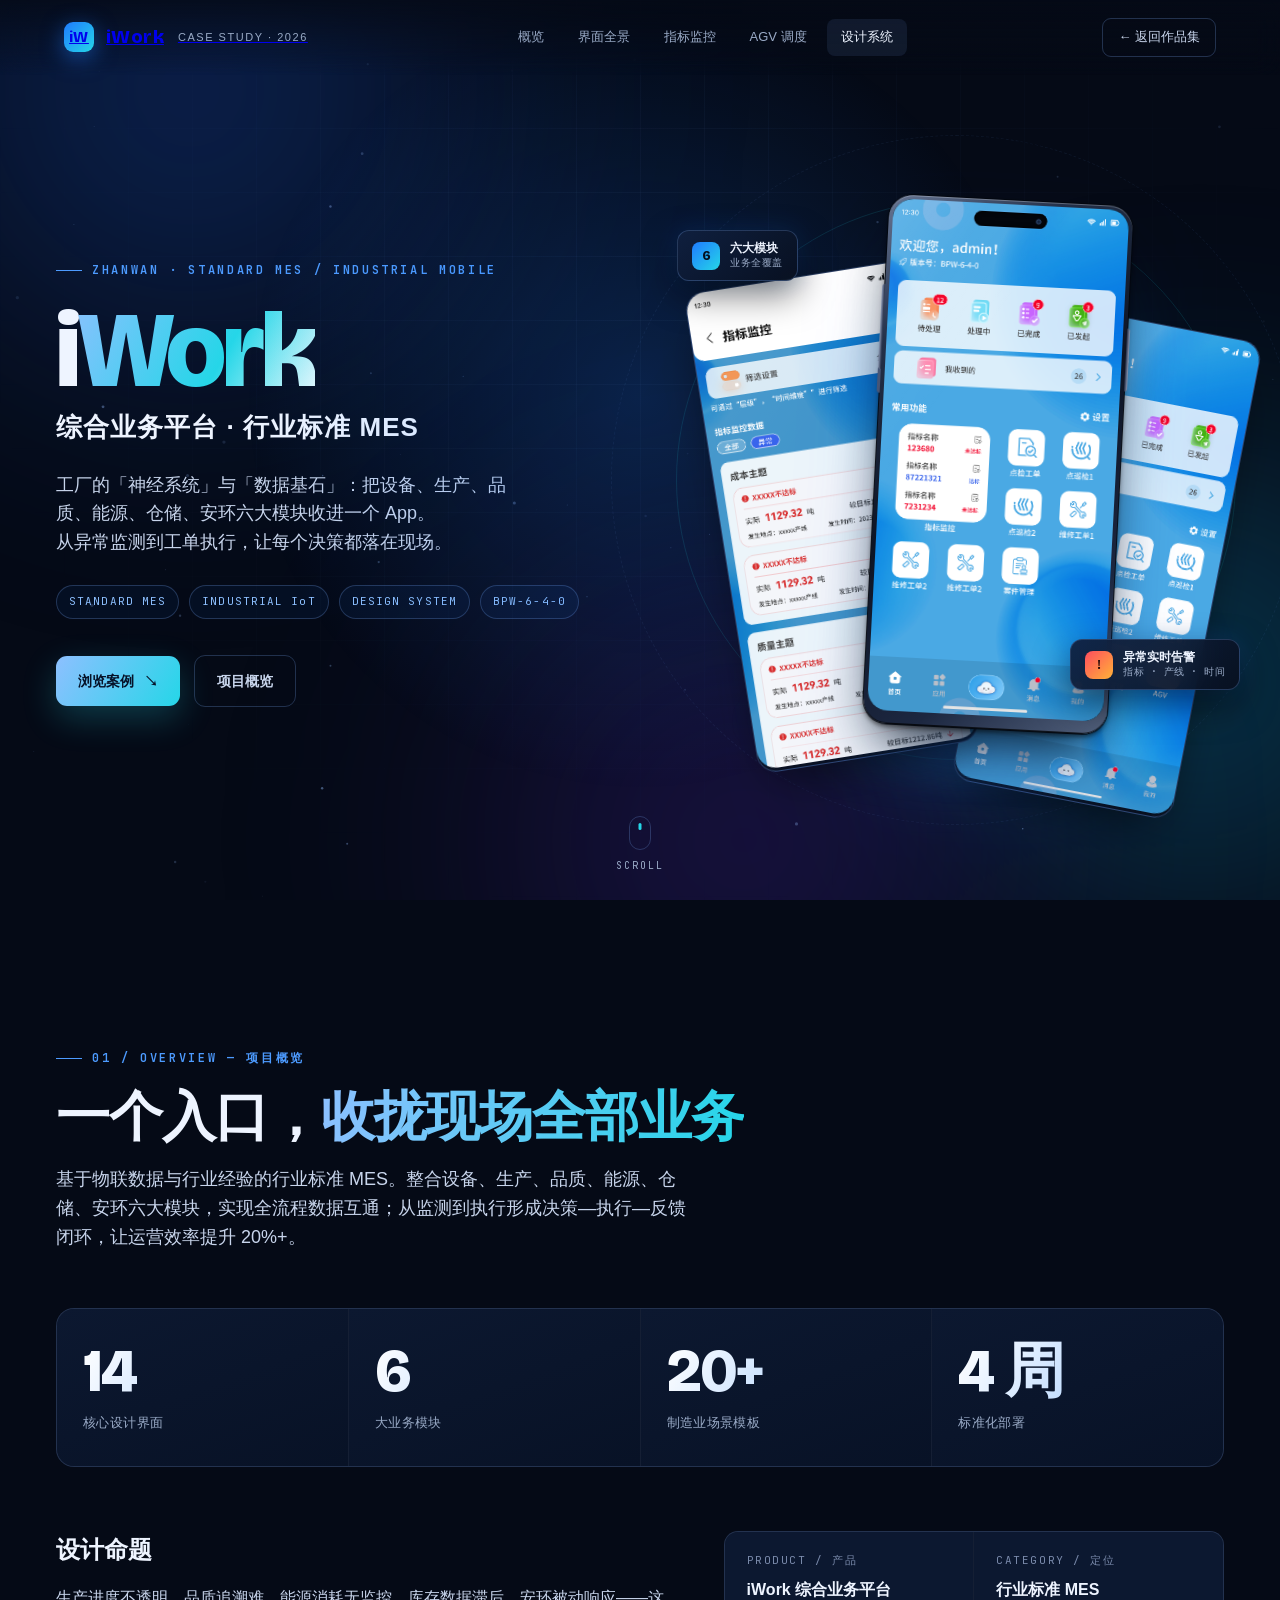
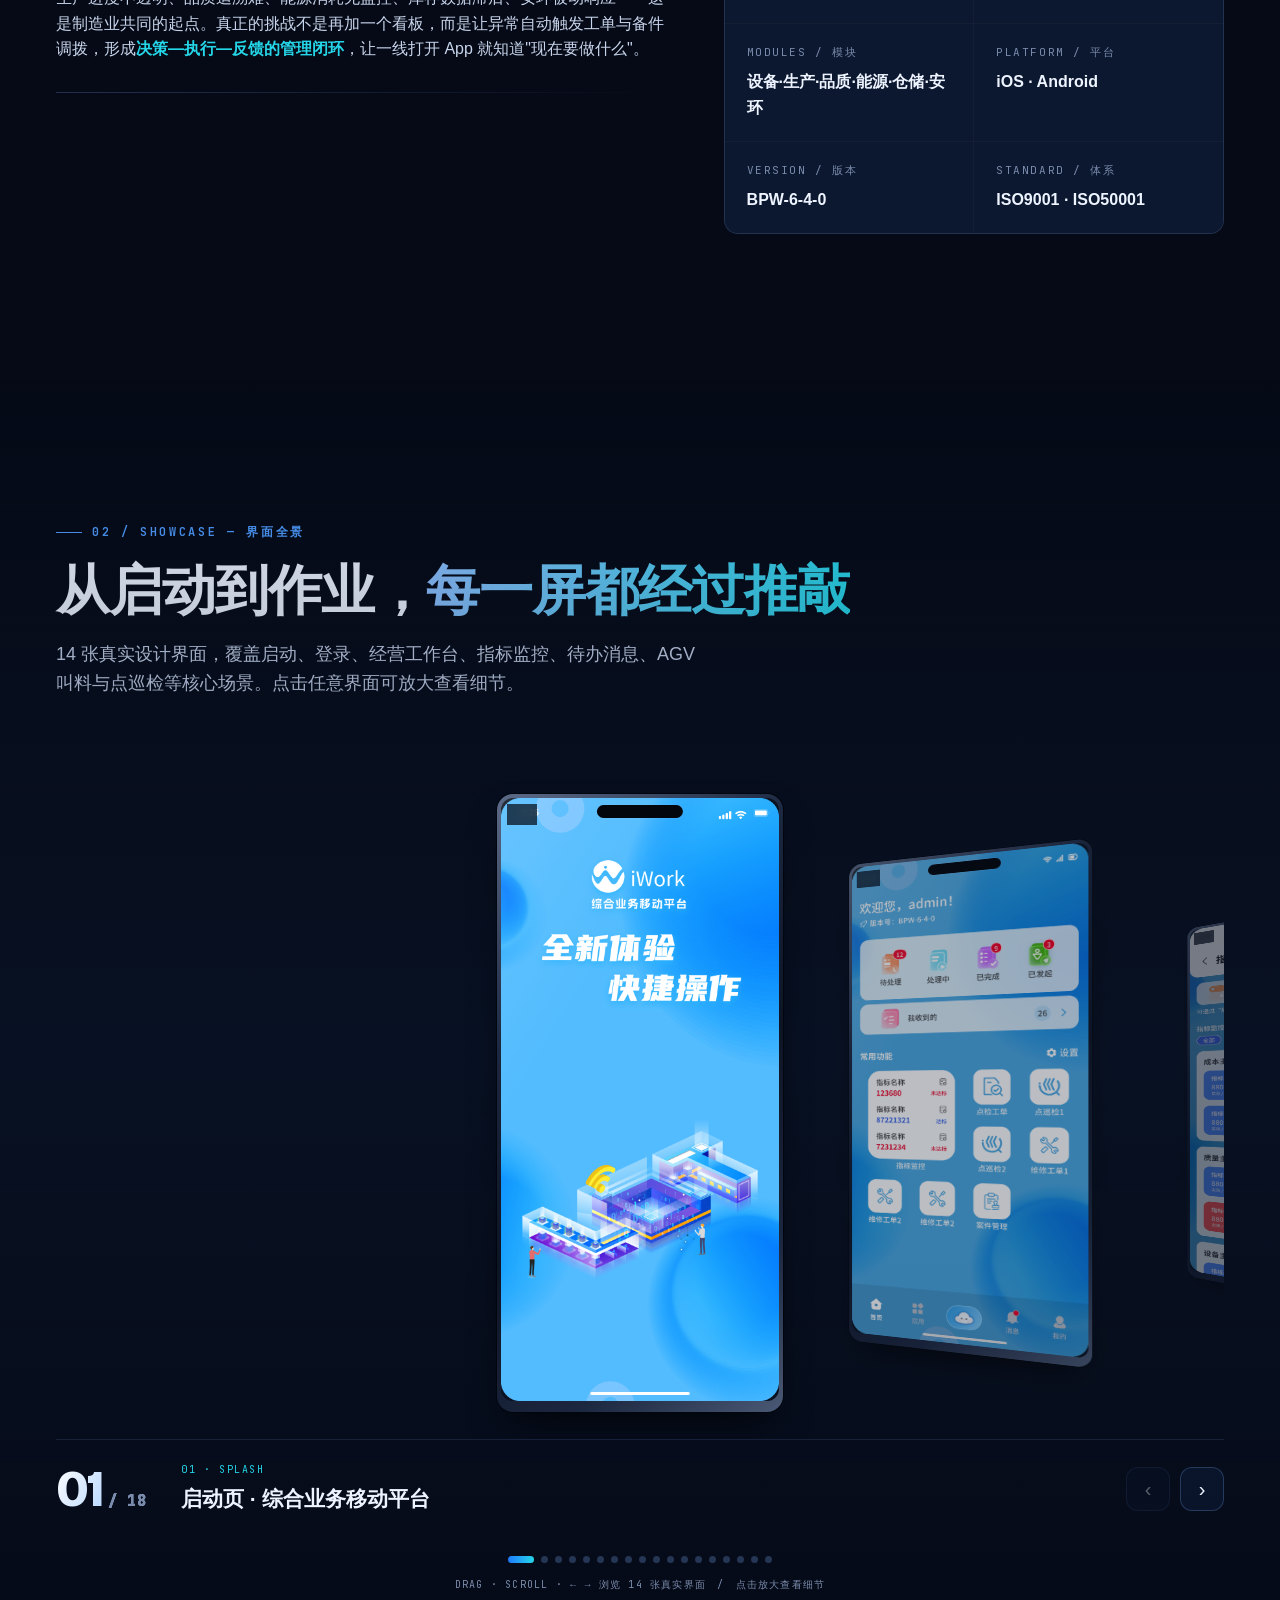
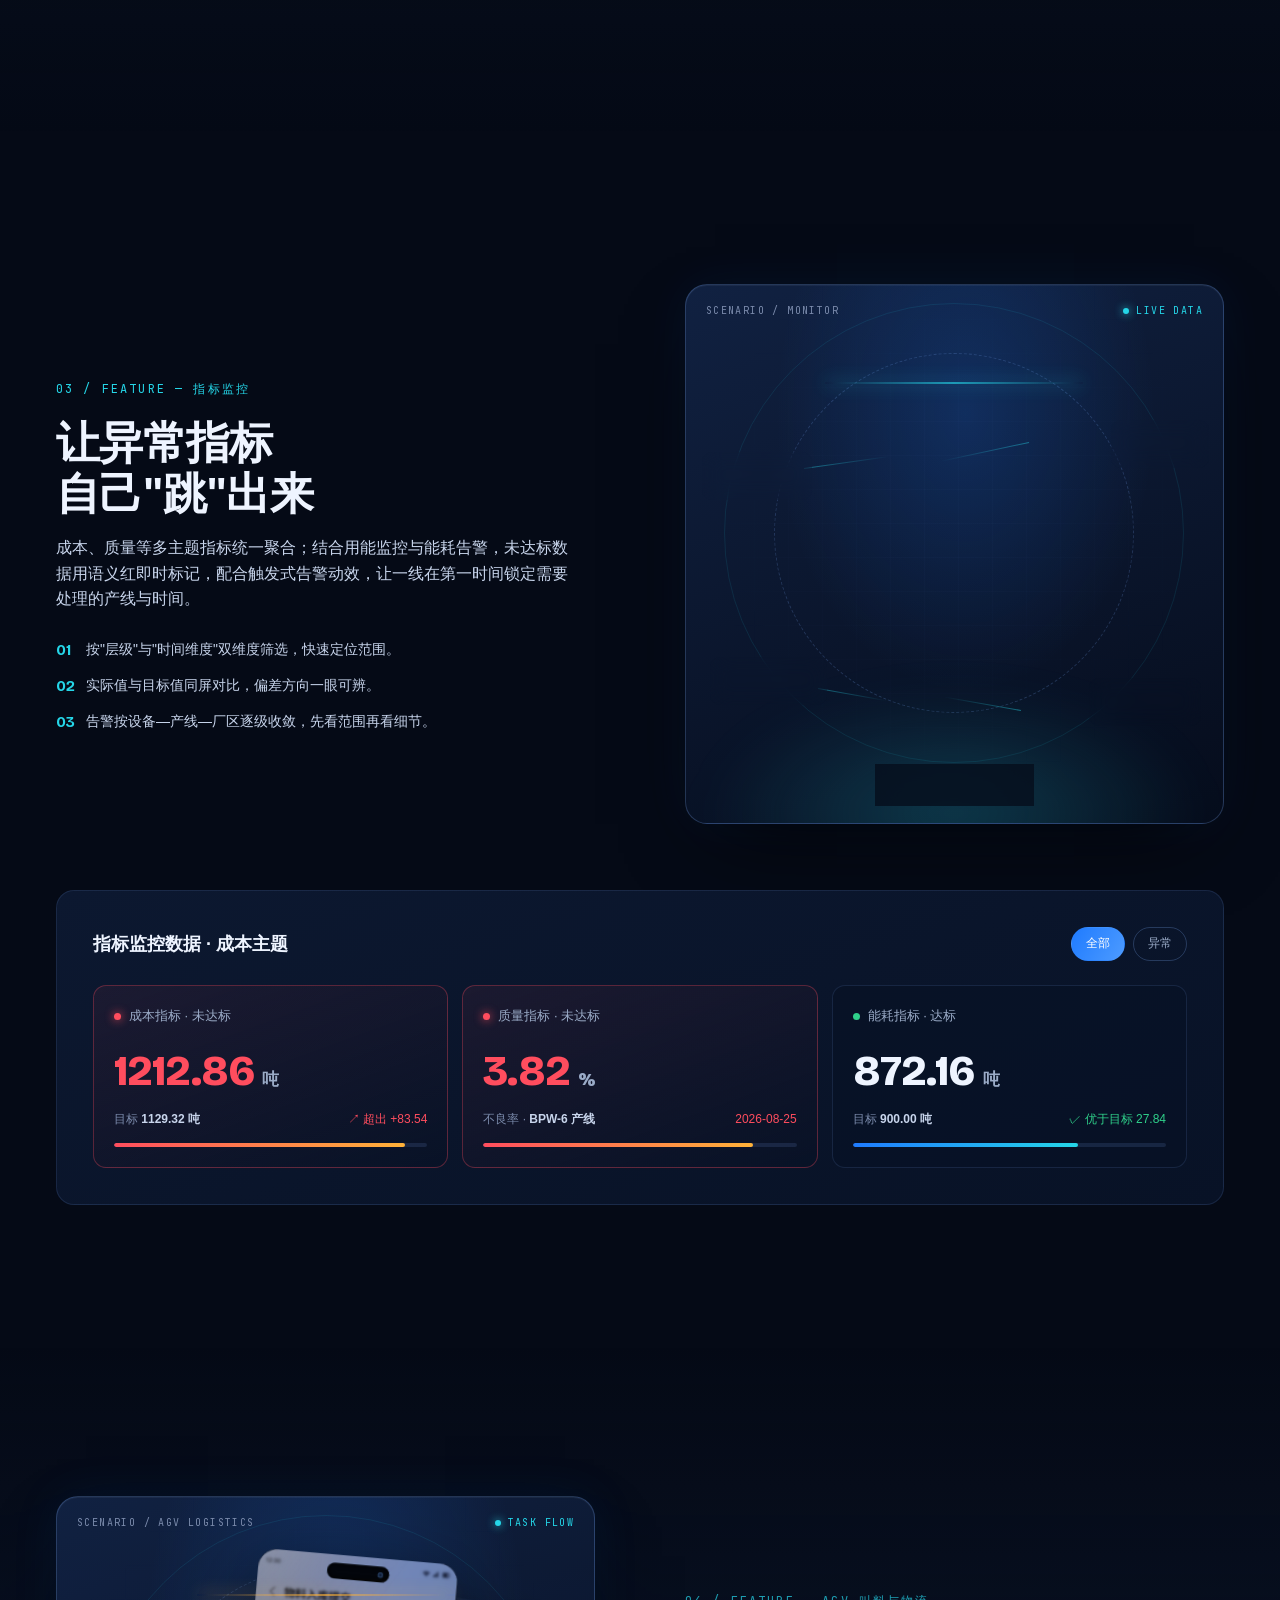
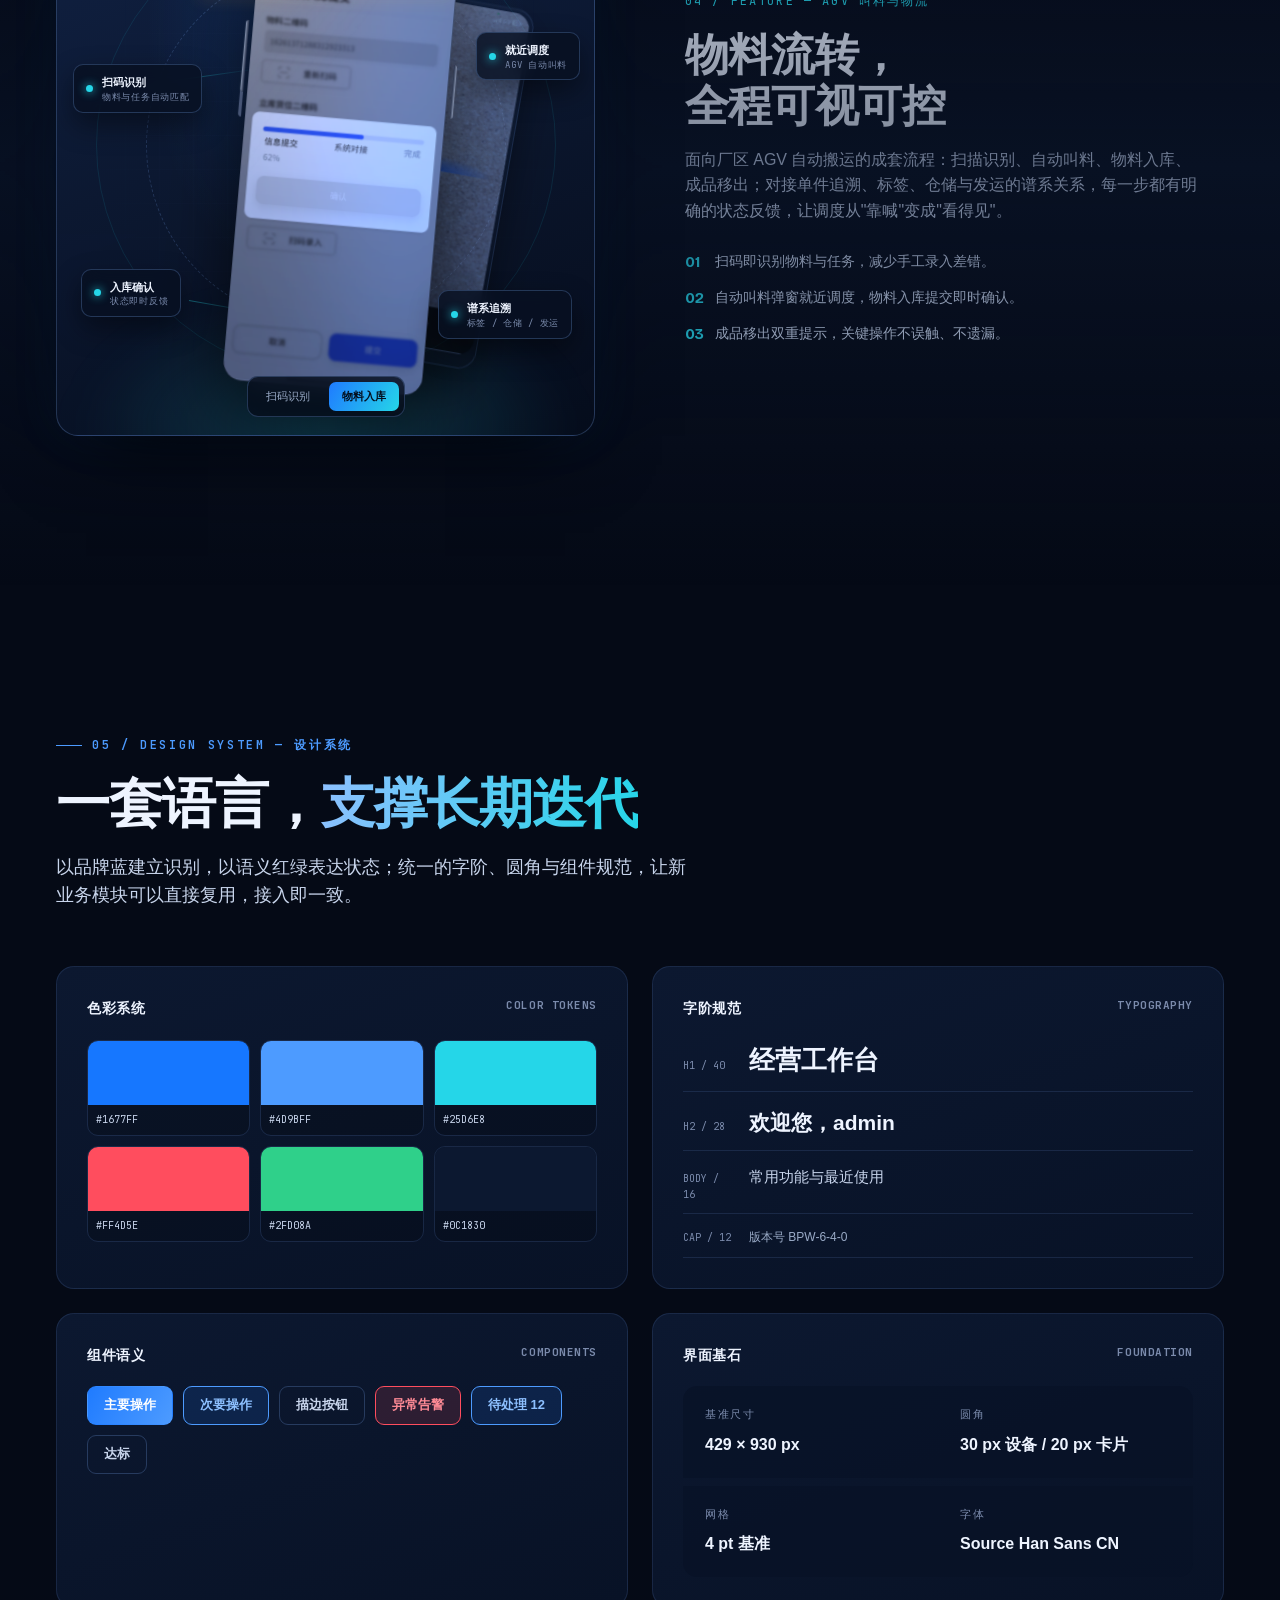
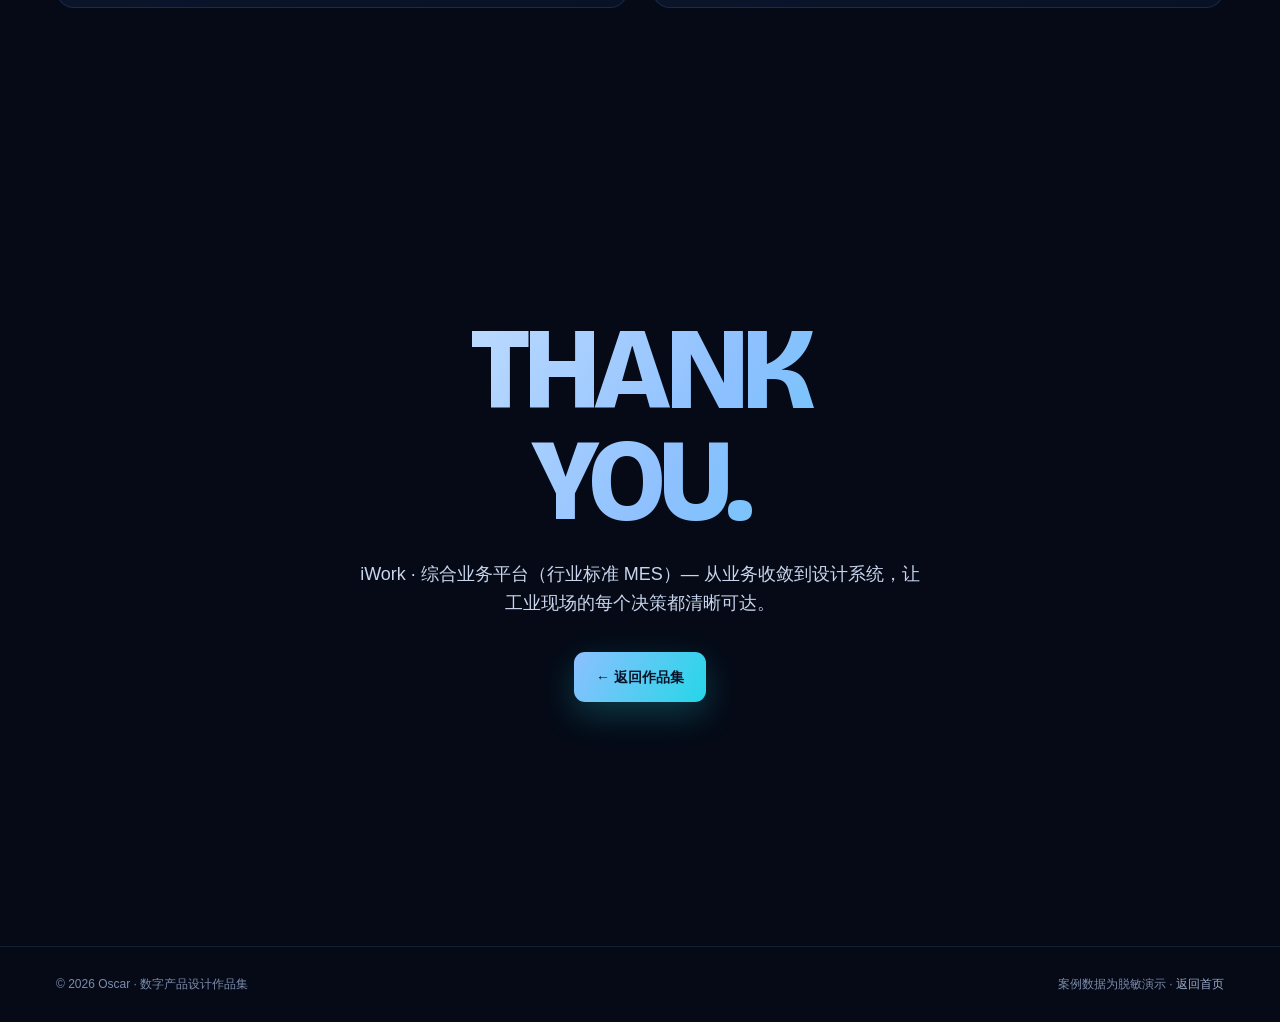
==== case-dmtt.html @ b6033dd1 "v1.3.0: 项目6 8段设计叙事 + 尼尔森原则与人机交互 + 浅蓝晕光主视觉 / 头像 / 排版 / 玻璃球优化" ====
<!DOCTYPE html>
<html lang="zh-CN">
<head>
<meta charset="UTF-8">
<meta name="viewport" content="width=device-width,initial-scale=1">
<title>iWork · 综合业务平台（行业标准 MES）— 设计案例</title>
<style>
@font-face{font-family:Bricolage;src:url(assets/BricolageGrotesque-latin.woff2) format('woff2');font-display:swap}
@font-face{font-family:JBMono;src:url(assets/JetBrainsMono-latin.woff2) format('woff2');font-display:swap}
:root{
  --bg:#050a16; --bg2:#081226; --panel:#0c1830; --panel2:#10203f;
  --blue:#1f7bff; --blue2:#4d9bff; --blue3:#8dc0ff; --cyan:#25d6e8;
  --ink:#eef4ff; --ink2:#c8d5ec; --muted:#9aabc7; --dim:#7b8bac;
  --line:rgba(120,165,240,.14); --line2:rgba(120,165,240,.26);
  --red:#ff4d5e; --green:#2fd08a; --amber:#ffb238;
  --font:"PingFang SC","Microsoft YaHei","Source Han Sans CN",-apple-system,BlinkMacSystemFont,"Segoe UI",sans-serif;
  --disp:Bricolage,"PingFang SC",sans-serif; --mono:JBMono,ui-monospace,monospace;
  --ease:cubic-bezier(.22,.9,.28,1);
}
*{margin:0;padding:0;box-sizing:border-box}
html{scroll-behavior:smooth;overflow-x:clip}
body{background:var(--bg);color:var(--ink);font-family:var(--font);-webkit-font-smoothing:antialiased;overflow-x:hidden;line-height:1.6}

/* ===== 全局氛围背景 ===== */
.amb{position:fixed;inset:0;z-index:0;pointer-events:none;overflow:hidden}
.amb .glow{position:absolute;border-radius:50%;filter:blur(120px);opacity:.5}
.amb .g1{width:820px;height:820px;background:radial-gradient(circle,#1647a8,transparent 68%);top:-320px;left:-220px}
.amb .g2{width:680px;height:680px;background:radial-gradient(circle,#0e7fa8,transparent 68%);top:38%;right:-260px}
.amb .g3{width:720px;height:720px;background:radial-gradient(circle,#3a1f8a,transparent 70%);bottom:-300px;left:30%}
.amb .grid{position:absolute;inset:0;background-image:linear-gradient(rgba(120,165,240,.05) 1px,transparent 1px),linear-gradient(90deg,rgba(120,165,240,.05) 1px,transparent 1px);background-size:64px 64px;mask-image:radial-gradient(ellipse at 50% 30%,#000 0%,transparent 75%)}
#stars{position:absolute;inset:0;width:100%;height:100%}

/* ===== 进度条 & 导航 ===== */
#prog{position:fixed;top:0;left:0;height:2px;width:0;background:linear-gradient(90deg,var(--blue),var(--cyan));z-index:80;box-shadow:0 0 12px var(--blue)}
.nav{position:fixed;top:0;left:0;right:0;z-index:70;display:flex;align-items:center;justify-content:space-between;padding:18px clamp(20px,5vw,72px);backdrop-filter:blur(14px);background:linear-gradient(180deg,rgba(5,10,22,.82),rgba(5,10,22,0));transition:padding .3s}
.nav.solid{padding:12px clamp(20px,5vw,72px);background:rgba(6,12,26,.86);border-bottom:1px solid var(--line)}
.nav .brand{display:flex;align-items:center;gap:12px;font-family:var(--disp);font-weight:800;font-size:19px;letter-spacing:.02em}
.nav .brand .mk{width:30px;height:30px;border-radius:9px;background:linear-gradient(135deg,var(--blue),var(--cyan));display:grid;place-items:center;font-size:15px;box-shadow:0 6px 22px rgba(31,123,255,.5)}
.nav .brand small{font-family:var(--font);font-weight:500;font-size:11px;color:var(--muted);letter-spacing:.14em;margin-left:2px}
.navlinks{display:flex;gap:6px}
.navlinks a{color:var(--muted);text-decoration:none;font-size:13px;padding:8px 14px;border-radius:8px;transition:.25s}
.navlinks a:hover,.navlinks a.on{color:var(--ink);background:rgba(120,165,240,.1)}
.nav .back{display:flex;align-items:center;gap:8px;color:var(--ink2);text-decoration:none;font-size:13px;border:1px solid var(--line2);padding:8px 15px;border-radius:9px;transition:.25s}
.nav .back:hover{border-color:var(--blue);color:#fff;background:rgba(31,123,255,.12)}
@media(max-width:900px){.navlinks{display:none}}

/* ===== 容器 ===== */
main{position:relative;z-index:1}
.wrap{max-width:1280px;margin:0 auto;padding:0 clamp(20px,5vw,56px)}
section{position:relative}
.pad-sec{padding:clamp(90px,11vw,160px) 0}
.eyebrow{display:inline-flex;align-items:center;gap:10px;font-family:var(--mono);font-size:12px;letter-spacing:.22em;color:var(--blue2);text-transform:uppercase;font-weight:600}
.eyebrow::before{content:"";width:26px;height:1px;background:var(--blue2)}
.sec-h{font-size:clamp(30px,4.6vw,54px);line-height:1.14;font-weight:800;letter-spacing:-.02em;margin:18px 0 0}
.sec-h .hl{background:linear-gradient(100deg,var(--blue3),var(--cyan));-webkit-background-clip:text;background-clip:text;color:transparent}
.sec-sub{color:var(--ink2);font-size:clamp(15px,1.6vw,18px);max-width:640px;margin-top:18px}
.hair{height:1px;background:linear-gradient(90deg,var(--line2),transparent);margin-top:30px}

/* ===== reveal 动效 ===== */
.rv{opacity:0;transform:translateY(38px);transition:opacity .8s var(--ease),transform .8s var(--ease)}
.rv.in{opacity:1;transform:none}
.rv.d1{transition-delay:.08s}.rv.d2{transition-delay:.16s}.rv.d3{transition-delay:.24s}.rv.d4{transition-delay:.32s}

/* ===== 1 HERO ===== */
.hero{min-height:100svh;display:flex;align-items:center;position:relative;overflow:hidden}
.hero .halo{position:absolute;width:900px;height:900px;left:50%;top:44%;transform:translate(-50%,-50%);border-radius:50%;background:radial-gradient(circle,rgba(31,123,255,.22),transparent 62%);pointer-events:none}
.hero-inner{display:grid;grid-template-columns:1.05fr .95fr;gap:40px;align-items:center;width:100%;padding-top:60px}
.hero-copy h1{font-family:var(--disp);font-size:clamp(58px,8.4vw,116px);line-height:.94;font-weight:800;letter-spacing:-.04em;margin:20px 0 6px}
.hero-copy h1 .i{background:linear-gradient(120deg,var(--blue3),var(--cyan) 60%,#fff);-webkit-background-clip:text;background-clip:text;color:transparent}
.hero-copy .zh{font-size:clamp(19px,2.2vw,26px);font-weight:700;letter-spacing:.04em;margin-top:6px}
.hero-copy .lead{color:var(--ink2);font-size:clamp(15px,1.6vw,18px);max-width:480px;margin-top:22px}
.hero-tags{display:flex;flex-wrap:wrap;gap:10px;margin-top:28px}
.hero-tags span{font-family:var(--mono);font-size:11px;letter-spacing:.1em;color:var(--blue3);border:1px solid var(--line2);padding:7px 12px;border-radius:99px;background:rgba(31,123,255,.06)}
.hero-cta{display:flex;gap:14px;margin-top:36px;align-items:center}
.btn{display:inline-flex;align-items:center;gap:10px;text-decoration:none;font-size:14px;font-weight:600;padding:14px 22px;border-radius:11px;transition:.3s var(--ease)}
.btn-p{color:#061228;background:linear-gradient(120deg,var(--blue3),var(--cyan));box-shadow:0 12px 34px rgba(37,214,232,.24)}
.btn-p:hover{transform:translateY(-3px);box-shadow:0 18px 44px rgba(37,214,232,.36)}
.btn-g{color:var(--ink2);border:1px solid var(--line2)}
.btn-g:hover{color:#fff;border-color:var(--blue2);background:rgba(31,123,255,.1)}
.hero-stage{position:relative;height:560px;perspective:1500px}
.hero-stage .ring{position:absolute;border:1px solid rgba(120,165,240,.16);border-radius:50%;left:50%;top:50%;transform:translate(-50%,-50%);pointer-events:none}
.hero-stage .r1{width:400px;height:400px;border-style:dashed;opacity:.55;animation:spin 80s linear infinite}
.hero-stage .r2{width:560px;height:560px;border-color:rgba(37,214,232,.13)}
.hero-stage .r3{width:690px;height:690px;border-style:dashed;border-color:rgba(120,165,240,.08);animation:spin 120s linear infinite reverse}
@keyframes spin{to{transform:translate(-50%,-50%) rotate(360deg)}}
.hero-stage .stage-glow{position:absolute;left:50%;bottom:-26px;transform:translateX(-50%);width:78%;height:130px;border-radius:50%;background:radial-gradient(ellipse,rgba(31,123,255,.34),rgba(37,214,232,.09) 46%,transparent 72%);filter:blur(18px);pointer-events:none}
/* ===== 真实设备样机（三处展示通用） ===== */
.dev{position:relative;aspect-ratio:393/852;border-radius:24px;padding:4px;transform-style:preserve-3d;
  background:linear-gradient(140deg,#677694 0%,#24314a 20%,#0d1424 48%,#1c2740 78%,#53627e 100%);
  box-shadow:0 1px 0 rgba(255,255,255,.26) inset,0 -1px 0 rgba(0,0,0,.75) inset,0 0 0 1px rgba(2,6,14,.9),0 3px 5px rgba(0,0,0,.55),0 28px 54px -16px rgba(0,0,0,.85),0 54px 100px -38px rgba(31,123,255,.5)}
.dev::before{content:"";position:absolute;right:-3px;top:23%;width:3px;height:12%;border-radius:0 3px 3px 0;background:linear-gradient(90deg,#232d46,#8d9ab5)}
.dev::after{content:"";position:absolute;left:-3px;top:17%;width:3px;height:16%;border-radius:3px 0 0 3px;background:linear-gradient(90deg,#8d9ab5,#232d46);box-shadow:0 24px 0 #475575}
.dev-screen{position:relative;aspect-ratio:393/852;border-radius:20px;overflow:hidden;background:#0a1220;box-shadow:0 0 0 1px rgba(0,0,0,.9) inset}
.dev-screen img{display:block;width:100%;height:100%;object-fit:cover;object-position:top center}
/* 扁平卡片样机：保留 iOS 比例，但去掉金属边框/侧键/灵动岛 */
.dev.is-card{padding:0;border-radius:20px;border:1px solid rgba(120,170,255,.28);
  background:linear-gradient(160deg,rgba(18,34,66,.96),rgba(7,14,28,.96));
  box-shadow:0 22px 48px -22px rgba(0,0,0,.8),inset 0 1px 0 rgba(255,255,255,.06)}
.dev.is-card::before,.dev.is-card::after{display:none}
.dev.is-card .dev-screen{border-radius:19px;box-shadow:none}
.dev.is-card .island{display:none}
.dev.is-card .glare{background:linear-gradient(132deg,rgba(255,255,255,.06),transparent 38%)}
.dev-screen .island{position:absolute;top:8px;left:50%;transform:translateX(-50%);width:31%;height:15px;border-radius:99px;background:#03060c;box-shadow:0 0 0 1px rgba(140,180,240,.13),inset 0 0 5px #000;z-index:3;pointer-events:none}
.dev-screen .island::after{content:"";position:absolute;right:9%;top:50%;transform:translateY(-50%);width:5px;height:5px;border-radius:50%;background:#0c1830;box-shadow:inset 0 0 2px rgba(120,180,255,.8)}
.dev-screen .glare{position:absolute;inset:0;z-index:2;pointer-events:none;background:linear-gradient(122deg,rgba(255,255,255,.14),rgba(255,255,255,.03) 17%,transparent 33%,transparent 100%)}
/* 首屏三机 */
.float-dev{position:absolute;will-change:transform;transform-style:preserve-3d}
.float-dev .bob{animation:bob 6.5s ease-in-out infinite}
@keyframes bob{0%,100%{transform:translateY(0)}50%{transform:translateY(-13px)}}
.fd-1{left:6%;top:74px;width:224px;z-index:3;transform:rotate(-9deg)}
.fd-2{left:35%;top:0;width:244px;z-index:5;transform:rotate(3deg)}
.fd-3{right:1%;top:118px;width:224px;z-index:2;transform:rotate(11deg)}
.fd-2 .bob{animation-delay:-1.8s}.fd-3 .bob{animation-delay:-3.4s}
.float-chip{position:absolute;z-index:6;display:flex;align-items:center;gap:10px;padding:10px 14px;border-radius:12px;border:1px solid var(--line2);background:linear-gradient(140deg,rgba(16,32,63,.94),rgba(8,16,32,.94));backdrop-filter:blur(12px);box-shadow:0 14px 34px rgba(0,0,0,.5),0 0 26px rgba(31,123,255,.18);animation:chipfloat 7s ease-in-out infinite}
.float-chip .ic{width:28px;height:28px;border-radius:8px;display:grid;place-items:center;background:linear-gradient(135deg,var(--blue),var(--cyan));color:#05101f;font:800 13px var(--disp)}
.float-chip .ic.alert{background:linear-gradient(135deg,var(--red),var(--amber));color:#200608}
.float-chip b{display:block;font-size:12px;line-height:1.25;color:var(--ink)}
.float-chip small{display:block;font:10px var(--mono);color:var(--muted);letter-spacing:.05em}
.chip-a{left:-2%;top:30px}
.chip-b{right:-3%;bottom:70px;animation-delay:-3s}
@keyframes chipfloat{0%,100%{transform:translateY(0)}50%{transform:translateY(-9px)}}
.scroll-hint{position:absolute;bottom:26px;left:50%;transform:translateX(-50%);display:flex;flex-direction:column;align-items:center;gap:8px;color:var(--muted);font-family:var(--mono);font-size:10px;letter-spacing:.2em}
.scroll-hint .mouse{width:22px;height:34px;border:1px solid var(--line2);border-radius:12px;position:relative}
.scroll-hint .mouse::after{content:"";position:absolute;top:6px;left:50%;width:3px;height:7px;border-radius:2px;background:var(--cyan);transform:translateX(-50%);animation:scrolldot 1.6s infinite}
@keyframes scrolldot{0%{opacity:0;transform:translate(-50%,0)}40%{opacity:1}100%{opacity:0;transform:translate(-50%,12px)}}

/* ===== 2 概览统计 ===== */
.stats{display:grid;grid-template-columns:repeat(4,1fr);gap:1px;background:var(--line);border:1px solid var(--line);border-radius:18px;overflow:hidden;margin-top:56px}
.stat{background:linear-gradient(160deg,var(--panel),var(--bg2));padding:32px 26px;position:relative;overflow:hidden}
.stat::after{content:"";position:absolute;inset:0;background:linear-gradient(120deg,transparent 40%,rgba(77,155,255,.08));opacity:0;transition:.4s}
.stat:hover::after{opacity:1}
.stat .n{font-family:var(--disp);font-size:clamp(38px,5vw,60px);font-weight:800;letter-spacing:-.03em;line-height:1;background:linear-gradient(120deg,#fff,var(--blue3));-webkit-background-clip:text;background-clip:text;color:transparent}
.stat .n .u{font-size:.42em;color:var(--cyan);margin-left:4px;-webkit-text-fill-color:var(--cyan)}
.stat .l{color:var(--muted);font-size:13px;margin-top:12px;letter-spacing:.03em}
.overview-grid{display:grid;grid-template-columns:1.1fr .9fr;gap:56px;align-items:start}
.fact-list{display:grid;grid-template-columns:1fr 1fr;gap:1px;background:var(--line);border:1px solid var(--line);border-radius:14px;overflow:hidden}
.fact{background:var(--panel);padding:20px 22px}
.fact .k{font-family:var(--mono);font-size:11px;letter-spacing:.14em;color:var(--dim);text-transform:uppercase}
.fact .v{font-size:16px;font-weight:600;margin-top:8px;color:var(--ink)}

/* ===== 通用 feature 块：场景化展示，而非贴图 ===== */
.feature{display:grid;grid-template-columns:1fr 1fr;gap:clamp(40px,7vw,100px);align-items:center}
.feature.rev .fx-copy{order:2}
.fx-tag{font-family:var(--mono);font-size:12px;letter-spacing:.18em;color:var(--cyan);text-transform:uppercase}
.fx-copy h3{font-size:clamp(28px,3.6vw,44px);font-weight:800;line-height:1.16;letter-spacing:-.02em;margin:16px 0}
.fx-copy p{color:var(--ink2);font-size:16px;max-width:520px}
.fx-points{list-style:none;margin-top:26px;display:grid;gap:12px}
.fx-points li{display:flex;gap:12px;align-items:flex-start;color:var(--ink2);font-size:14px}
.fx-points li b{color:var(--cyan);font-family:var(--disp);font-size:15px;flex:none;width:18px}
.fx-points li i{font-style:normal;color:var(--blue3);flex:none;margin-top:2px}

.fx-stage{position:relative;min-height:560px;display:flex;align-items:center;justify-content:center;perspective:1400px;isolation:isolate}
.scene-frame{position:relative;width:min(100%,580px);height:540px;border-radius:22px;overflow:hidden;
  border:1px solid var(--line2);background:radial-gradient(ellipse at 52% 24%,rgba(31,123,255,.2),transparent 48%),linear-gradient(160deg,rgba(18,36,70,.92),rgba(6,13,28,.94));
  box-shadow:inset 0 1px 0 rgba(255,255,255,.05),0 30px 80px -30px rgba(0,0,0,.9),0 0 50px rgba(31,123,255,.08)}
.scene-frame::before{content:"";position:absolute;inset:0;opacity:.4;pointer-events:none;
  background-image:linear-gradient(rgba(120,165,240,.06) 1px,transparent 1px),linear-gradient(90deg,rgba(120,165,240,.06) 1px,transparent 1px);background-size:34px 34px;
  mask-image:radial-gradient(ellipse at 50% 42%,#000 10%,transparent 74%)}
.scene-frame::after{content:"";position:absolute;left:50%;bottom:-120px;width:520px;height:260px;transform:translateX(-50%);
  background:radial-gradient(ellipse,rgba(37,214,232,.22),transparent 68%);filter:blur(24px);pointer-events:none}
.scene-top{position:absolute;left:20px;right:20px;top:18px;z-index:8;display:flex;justify-content:space-between;align-items:center;font-family:var(--mono);font-size:10px;letter-spacing:.14em;color:var(--dim)}
.scene-top .live{display:flex;align-items:center;gap:7px;color:var(--cyan)}
.scene-top .live::before{content:"";width:6px;height:6px;border-radius:50%;background:var(--cyan);box-shadow:0 0 9px var(--cyan);animation:pulse 1.7s infinite}
.scene-orbit{position:absolute;left:50%;top:46%;width:360px;height:360px;transform:translate(-50%,-50%);border:1px dashed rgba(120,165,240,.22);border-radius:50%;animation:orbitSpin 60s linear infinite;pointer-events:none}
.scene-orbit.alt{width:460px;height:460px;border-style:solid;border-color:rgba(37,214,232,.1);animation-direction:reverse;animation-duration:90s}
@keyframes orbitSpin{to{transform:translate(-50%,-50%) rotate(360deg)}}

.scene-device{position:absolute;left:50%;top:52%;width:200px;transform:translate(-50%,-50%) rotate(-3deg);z-index:4;
  transition:transform .7s var(--ease),filter .5s;filter:drop-shadow(0 26px 36px rgba(0,0,0,.65))}
.scene-device .dev{border-radius:22px;padding:4px}
.scene-device .dev-screen{border-radius:18px}
.scene-device.is-dim{transform:translate(-50%,-50%) translateX(96px) rotate(10deg) scale(.84);opacity:.55;filter:blur(.4px) drop-shadow(0 20px 28px rgba(0,0,0,.55))}
.scene-device.is-front{transform:translate(-50%,-50%) translateX(-14px) rotate(-5deg) scale(1.04);opacity:1;z-index:5}
.scene-device.right.is-front{transform:translate(-50%,-50%) translateX(14px) rotate(5deg) scale(1.04)}
.scene-device.right.is-dim{transform:translate(-50%,-50%) translateX(-96px) rotate(-10deg) scale(.84)}
.scene-label{position:absolute;z-index:9;display:flex;align-items:center;gap:9px;padding:9px 12px;border-radius:10px;
  border:1px solid var(--line2);background:rgba(8,17,34,.82);backdrop-filter:blur(10px);box-shadow:0 12px 28px rgba(0,0,0,.42);
  font-size:11px;color:var(--ink2);opacity:0;transform:translateY(10px);animation:labelIn .7s var(--ease) forwards}
.scene-label::before{content:"";width:7px;height:7px;border-radius:50%;background:var(--cyan);box-shadow:0 0 10px var(--cyan);flex:none}
.scene-label.alert::before{background:var(--red);box-shadow:0 0 10px var(--red)}
.scene-label b{color:var(--ink);font-weight:700}
.scene-label small{font-family:var(--mono);font-size:9px;letter-spacing:.08em;color:var(--dim);display:block;line-height:1.2}
@keyframes labelIn{to{opacity:1;transform:none}}
.scene-label.l1{left:16px;top:31%;animation-delay:.15s}
.scene-label.l2{right:14px;top:25%;animation-delay:.35s}
.scene-label.l3{left:24px;bottom:22%;animation-delay:.55s}
.scene-label.l4{right:22px;bottom:18%;animation-delay:.75s}
.scene-leader{position:absolute;z-index:3;height:1px;background:linear-gradient(90deg,rgba(37,214,232,.8),rgba(37,214,232,0));transform-origin:left center;opacity:.55;pointer-events:none}
.scene-leader.l1{left:118px;top:34%;width:86px;transform:rotate(-8deg)}
.scene-leader.l2{right:104px;top:29%;width:90px;transform:rotate(168deg)}
.scene-leader.l3{left:132px;bottom:25%;width:70px;transform:rotate(10deg)}
.scene-leader.l4{right:124px;bottom:21%;width:78px;transform:rotate(190deg)}
.scene-switch{position:absolute;left:50%;bottom:18px;transform:translateX(-50%);z-index:10;display:flex;gap:6px;padding:5px;border-radius:11px;border:1px solid var(--line2);background:rgba(6,13,28,.78);backdrop-filter:blur(10px)}
.scene-switch button{border:0;background:transparent;color:var(--muted);font:11px var(--font);padding:7px 13px;border-radius:7px;cursor:pointer;transition:.25s var(--ease)}
.scene-switch button.on{background:linear-gradient(120deg,var(--blue),var(--cyan));color:#04101f;font-weight:700}
.scene-scan{position:absolute;left:26%;right:26%;top:18%;height:2px;z-index:6;background:linear-gradient(90deg,transparent,var(--cyan),transparent);box-shadow:0 0 18px var(--cyan);opacity:.65;animation:sceneScan 5.5s ease-in-out infinite;pointer-events:none}
@keyframes sceneScan{0%,100%{transform:translateY(0);opacity:0}15%{opacity:.65}85%{opacity:.65}50%{transform:translateY(260px)}}
.scene-frame.agv .scene-scan{background:linear-gradient(90deg,transparent,#ffb238,transparent);box-shadow:0 0 18px #ffb238}

/* feature 交替底色带 */
.band{position:relative}
.band::before{content:"";position:absolute;inset:0;background:linear-gradient(180deg,transparent,rgba(12,24,48,.5),transparent);pointer-events:none}

/* ===== 截图墙 ===== */
/* ===== 02 SHOWCASE：3D 横向画廊（coverflow） ===== */
.story{position:relative;margin-top:52px}
.story-rail{position:relative;display:flex;gap:clamp(18px,3vw,40px);overflow-x:auto;overflow-y:hidden;
  scroll-snap-type:x mandatory;perspective:1300px;padding:44px 0 28px;cursor:grab;
  scrollbar-width:none;-ms-overflow-style:none;touch-action:pan-x}
.story-rail::-webkit-scrollbar{display:none}
.story-rail.drag{cursor:grabbing;scroll-snap-type:none}
.shotcard{flex:0 0 clamp(228px,27vw,286px);scroll-snap-align:center;position:relative;padding:4px;border-radius:16px;cursor:pointer;
  transform-style:preserve-3d;will-change:transform,opacity;backface-visibility:hidden;
  background:linear-gradient(140deg,#5c6b88,#1c2740 30%,#0d1424 55%,#1c2740 80%,#4a5975);
  box-shadow:0 0 0 1px rgba(2,6,14,.85),0 18px 38px -14px rgba(0,0,0,.8)}
.shotcard .sc-screen{position:relative;aspect-ratio:393/852;border-radius:12px;overflow:hidden;background:#0a1220}
.shotcard img{width:100%;height:100%;object-fit:cover;object-position:top center;display:block}
.shotcard.is-card{padding:0;border-radius:14px;border:1px solid rgba(120,170,255,.26);
  background:linear-gradient(160deg,rgba(18,34,66,.9),rgba(7,14,28,.94));
  box-shadow:0 18px 38px -18px rgba(0,0,0,.82),inset 0 1px 0 rgba(255,255,255,.05)}
.shotcard.is-card .sc-screen{border-radius:13px}
.shotcard.is-card .island{display:none}
.shotcard.is-card .cap{border-radius:0 0 13px 13px}
.shotcard .island{position:absolute;top:7px;left:50%;transform:translateX(-50%);width:31%;height:13px;border-radius:99px;background:#03060c;box-shadow:0 0 0 1px rgba(140,180,240,.12);z-index:3}
.shotcard .glare{position:absolute;inset:0;z-index:2;pointer-events:none;background:linear-gradient(122deg,rgba(255,255,255,.12),transparent 32%)}
.shotcard .no{position:absolute;top:10px;left:10px;z-index:4;font:10px var(--mono);letter-spacing:.06em;color:#dce9ff;background:rgba(5,10,22,.72);border:1px solid var(--line2);padding:3px 7px;border-radius:6px;backdrop-filter:blur(6px)}
.shotcard .cap{position:absolute;left:4px;right:4px;bottom:4px;padding:24px 14px 12px;border-radius:0 0 12px 12px;background:linear-gradient(transparent,rgba(4,9,20,.94));font-size:13px;font-weight:600;opacity:0;transform:translateY(8px);transition:.35s;z-index:4}
.shotcard:hover .cap{opacity:1;transform:none}
.shotcard .cap span{display:block;font-family:var(--mono);font-size:10px;color:var(--cyan);letter-spacing:.12em;margin-bottom:3px}
/* 当前界面信息条 */
.story-bar{display:flex;align-items:center;gap:clamp(16px,3vw,34px);padding:22px 0 0;border-top:1px solid var(--line);flex-wrap:wrap}
.story-num{font-family:var(--disp);font-weight:800;font-size:clamp(34px,5vw,52px);line-height:1;letter-spacing:-.03em;
  background:linear-gradient(120deg,#fff,var(--blue3));-webkit-background-clip:text;background-clip:text;color:transparent;flex:none}
.story-num small{font-family:var(--mono);font-size:.3em;color:var(--dim);-webkit-text-fill-color:var(--dim);margin-left:5px;letter-spacing:.05em}
.story-info{min-width:0;flex:1}
.story-info .t{font-family:var(--mono);font-size:10px;letter-spacing:.16em;color:var(--cyan)}
.story-info h4{font-size:clamp(16px,2vw,21px);font-weight:700;margin-top:4px;white-space:nowrap;overflow:hidden;text-overflow:ellipsis}
.story-nav{display:flex;align-items:center;gap:10px;flex:none}
.story-nav button{width:44px;height:44px;border-radius:12px;border:1px solid var(--line2);background:rgba(12,24,48,.8);color:var(--ink);font-size:20px;cursor:pointer;transition:.25s var(--ease);display:grid;place-items:center}
.story-nav button:hover{border-color:var(--blue2);background:rgba(31,123,255,.18);color:#fff;transform:translateY(-2px)}
.story-nav button:disabled{opacity:.35;cursor:default;transform:none}
.story-dots{display:flex;gap:7px;flex-wrap:wrap;justify-content:center;width:100%;padding-top:6px}
.story-dots button{width:7px;height:7px;border-radius:99px;border:0;padding:0;background:rgba(120,165,240,.28);cursor:pointer;transition:.3s var(--ease)}
.story-dots button.on{width:26px;background:linear-gradient(90deg,var(--blue),var(--cyan))}
.story-tip{font-family:var(--mono);font-size:10px;letter-spacing:.12em;color:var(--dim);text-align:center;margin-top:14px}
@media(max-width:700px){
  .story-rail{gap:14px;padding:26px 0 18px}
  .shotcard{flex-basis:200px}
  .story-nav button{width:40px;height:40px}
  .shotcard .cap{display:none}
}

/* ===== 监控数据演示 ===== */
.mon-demo{margin-top:56px;border:1px solid var(--line);border-radius:18px;background:linear-gradient(160deg,var(--panel),var(--bg2));padding:clamp(22px,3vw,36px);position:relative;overflow:hidden}
.mon-demo .sweep{position:absolute;top:0;bottom:0;width:180px;background:linear-gradient(90deg,transparent,rgba(77,155,255,.12),transparent);transform:translateX(-260px)}
.mon-demo.sweep-on .sweep{animation:sweep 1.6s ease-out 1}
@keyframes sweep{0%{transform:translateX(-260px)}100%{transform:translateX(760px)}}
.mon-head{display:flex;align-items:center;justify-content:space-between;flex-wrap:wrap;gap:12px;margin-bottom:24px}
.mon-head .t{font-size:18px;font-weight:700}
.mon-head .tabs{display:flex;gap:8px}
.mon-head .tabs span{font-size:12px;padding:6px 14px;border-radius:99px;border:1px solid var(--line2);color:var(--muted)}
.mon-head .tabs span.on{background:linear-gradient(120deg,var(--blue),var(--blue2));color:#fff;border-color:transparent}
.mon-cards{display:grid;grid-template-columns:repeat(3,1fr);gap:14px}
.mcard{border:1px solid var(--line);border-radius:13px;padding:20px;background:rgba(8,18,38,.7)}
.mcard.warn{border-color:rgba(255,77,94,.32);background:linear-gradient(160deg,rgba(255,77,94,.07),rgba(8,18,38,.7))}
.mcard .mt{font-size:13px;color:var(--muted);display:flex;align-items:center;gap:8px}
.mcard .mt .dot{width:7px;height:7px;border-radius:50%;background:var(--green)}
.mcard.warn .mt .dot{background:var(--red);box-shadow:0 0 10px var(--red);animation:pulse 1.8s infinite}
@keyframes pulse{50%{opacity:.35}}
.mcard .mv{font-family:var(--disp);font-size:clamp(28px,3.4vw,42px);font-weight:800;margin:12px 0 4px;letter-spacing:-.02em}
.mcard.warn .mv{color:var(--red)}
.mcard .cmp{font-size:12px;color:var(--dim);display:flex;justify-content:space-between}
.mcard .cmp b{color:var(--ink2);font-weight:600}
.mcard .bar{height:4px;border-radius:3px;background:rgba(120,165,240,.14);margin-top:14px;overflow:hidden}
.mcard .bar i{display:block;height:100%;width:0;border-radius:3px;background:linear-gradient(90deg,var(--blue),var(--cyan));transition:width 1.4s var(--ease)}
.mcard.warn .bar i{background:linear-gradient(90deg,var(--red),var(--amber))}
@media(max-width:820px){.mon-cards{grid-template-columns:1fr}}

/* ===== 设计系统 ===== */
.ds-grid{display:grid;grid-template-columns:1fr 1fr;gap:24px;margin-top:56px}
.ds-card{border:1px solid var(--line);border-radius:18px;background:linear-gradient(160deg,var(--panel),var(--bg2));padding:30px}
.ds-card h4{font-size:14px;letter-spacing:.04em;margin-bottom:20px;display:flex;justify-content:space-between}
.ds-card h4 em{font-family:var(--mono);font-style:normal;font-size:11px;color:var(--dim)}
.swatches{display:grid;grid-template-columns:repeat(3,1fr);gap:10px}
.sw{border-radius:11px;overflow:hidden;border:1px solid var(--line)}
.sw .c{height:64px}
.sw .n{font-family:var(--mono);font-size:10px;color:var(--ink2);padding:7px 8px;background:rgba(0,0,0,.2)}
.type-scale{display:grid;gap:14px}
.ts{display:flex;align-items:baseline;gap:14px;border-bottom:1px solid var(--line);padding-bottom:10px}
.ts .s{font-family:var(--mono);font-size:10px;color:var(--dim);width:52px;flex:none}
.ts .x{font-weight:700}
.comp-row{display:flex;flex-wrap:wrap;gap:10px;align-items:center}
.chip{padding:8px 16px;border-radius:9px;font-size:13px;font-weight:600;background:rgba(31,123,255,.14);border:1px solid var(--blue2);color:var(--blue3)}
.chip.primary{background:linear-gradient(120deg,var(--blue),var(--blue2));color:#fff;border-color:transparent}
.chip.ghost{background:transparent;border:1px solid var(--line2);color:var(--ink2)}
.chip.red{background:rgba(255,77,94,.14);border-color:var(--red);color:#ff8b96}
@media(max-width:820px){.ds-grid{grid-template-columns:1fr}}

/* ===== 结尾 CTA ===== */
.outro{text-align:center;padding:clamp(100px,13vw,180px) 0;position:relative}
.outro .big{font-family:var(--disp);font-size:clamp(52px,9vw,120px);font-weight:800;letter-spacing:-.04em;line-height:.96;background:linear-gradient(120deg,#fff,var(--blue3) 55%,var(--cyan));-webkit-background-clip:text;background-clip:text;color:transparent}
.outro p{color:var(--ink2);font-size:18px;margin:24px auto 34px;max-width:560px}
.outro .meta{font-family:var(--mono);font-size:11px;letter-spacing:.2em;color:var(--dim);margin-top:60px}

/* ===== 响应式适配 ===== */
@media(max-width:1100px){
  .hero{min-height:auto;padding:140px 0 96px}
  .hero-inner{grid-template-columns:1fr;gap:24px}
  .hero-copy{text-align:center}
  .hero-copy .lead{margin-left:auto;margin-right:auto}
  .hero-tags,.hero-cta{justify-content:center}
  .hero-stage{height:460px;width:100%;max-width:660px;margin:0 auto}
  .fd-1{left:0}.fd-2{left:32%}.fd-3{right:-2%}
  .float-chip{display:none}
  .scroll-hint{display:none}
}
@media(max-width:900px){
  .feature{grid-template-columns:1fr;gap:36px}
  .feature.rev .fx-copy{order:0}
  .fx-stage{min-height:510px}
  .scene-frame{height:500px}
  .scene-device{width:190px}
  .scene-device.is-front{transform:translate(-50%,-50%) translateX(-10px) rotate(-4deg) scale(1.02)}
  .scene-device.right.is-front{transform:translate(-50%,-50%) translateX(10px) rotate(4deg) scale(1.02)}
  .scene-device.is-dim{transform:translate(-50%,-50%) translateX(70px) rotate(9deg) scale(.8)}
  .scene-device.right.is-dim{transform:translate(-50%,-50%) translateX(-70px) rotate(-9deg) scale(.8)}
  .scene-label.l1,.scene-label.l3{left:10px}.scene-label.l2,.scene-label.l4{right:10px}
  .overview-grid{grid-template-columns:1fr;gap:38px}
  .stats{grid-template-columns:repeat(2,1fr)}
  .ds-grid{grid-template-columns:1fr}
}
@media(max-width:560px){
  .eyebrow{justify-content:center;text-align:center;max-width:290px;margin:0 auto}
  .eyebrow::before{display:none}
  .hero-copy h1{font-size:clamp(52px,15vw,76px)}
  .hero-stage{height:390px;transform:scale(.84);transform-origin:top center;margin-bottom:-64px}
  .float-dev{width:196px}.fd-2{width:210px}
  .float-chip{display:none}
  .stats{grid-template-columns:1fr 1fr}
  .stat{padding:22px 16px}
  .stat .n{font-size:34px}
  .stat .l{font-size:12px}
  .fact-list{grid-template-columns:1fr}
  .ds-card{padding:22px}
  .fx-stage{min-height:470px}
  .scene-frame{height:460px}
  .scene-device{width:158px}
  .scene-label{padding:7px 9px;font-size:10px}
  .scene-label small{font-size:8px}
  .scene-leader{display:none}
  .scene-switch button{padding:6px 9px;font-size:10px}
  .mon-demo{padding:18px}
  .mon-head .tabs{display:none}
  .mcard{padding:16px}
  .mcard .mv{font-size:28px}
  .nav .brand small{display:none}
  .nav .brand{font-size:16px}
  .nav .back{font-size:12px;padding:7px 10px}
  .outro .big{font-size:clamp(48px,15vw,72px)}
  .outro p{font-size:15px}
  .foot .wrap{flex-direction:column;text-align:center;align-items:center}
  #lb{padding:14px}
}
@media(prefers-reduced-motion:reduce){
  html{scroll-behavior:auto}
  *,*::before,*::after{animation-duration:.01ms!important;animation-iteration-count:1!important;transition-duration:.01ms!important}
  .rv{opacity:1;transform:none}
  .sweep{display:none}
}
/* ===== 返回顶部 ===== */
.totop{position:fixed;right:24px;bottom:28px;z-index:60;width:44px;height:44px;border-radius:13px;display:grid;place-items:center;background:rgba(12,24,48,.9);border:1px solid var(--line2);color:var(--cyan);text-decoration:none;font-size:18px;opacity:0;transform:translateY(12px);pointer-events:none;transition:.3s var(--ease);backdrop-filter:blur(10px)}
.totop.on{opacity:1;transform:none;pointer-events:auto}
.totop:hover{border-color:var(--cyan);background:rgba(31,123,255,.2)}
#lb .x{background:none;border:0;font-family:inherit}
/* ===== lightbox ===== */
#lb{position:fixed;inset:0;z-index:100;background:rgba(3,7,16,.92);backdrop-filter:blur(10px);display:flex;align-items:center;justify-content:center;opacity:0;visibility:hidden;transition:.3s;padding:40px}
#lb.on{opacity:1;visibility:visible}
#lb img{max-height:88vh;max-width:92vw;border-radius:12px;box-shadow:0 30px 90px rgba(0,0,0,.7);transform:scale(.94);transition:.4s var(--ease)}
#lb.on img{transform:none}
#lb .x{position:absolute;top:24px;right:30px;color:#fff;font-size:34px;cursor:pointer;line-height:1;opacity:.8}
#lb .x:hover{opacity:1}
#lb .lbcap{position:absolute;bottom:26px;left:0;right:0;text-align:center;color:var(--ink2);font-size:13px}

.foot{position:relative;z-index:1;border-top:1px solid var(--line);padding:28px 0;color:var(--dim);font-size:12px}
.foot .wrap{display:flex;justify-content:space-between;flex-wrap:wrap;gap:12px}
.foot a{color:var(--muted);text-decoration:none}
.foot a:hover{color:var(--cyan)}

/* ===== 中文排版：避免单字吊在行尾 ===== */
h1,h2,h3,h4,h5,h6,.headline,.sec-head h2,.pd-sec-title,.pd-sec-ti,.fx-copy h3,.card h3,.proj h3,.pd-story__item h4,.pd-hl__card h4{
  text-wrap:balance;line-break:strict;
}
p,li,dd,dt,figcaption,blockquote,.hero-copy,.about-lead,.pd-lead,.pd-rail-sub,.pd-story__item p,.pd-hl__card p,.pd-fig figcaption,.pd-x p,.fx-copy p,.pd-author__info{
  text-wrap:pretty;line-break:strict;word-break:normal;
}
.nb{white-space:nowrap;display:inline-block}
/* 弹窗内窄栏标题：略收字号与字距，让两行自然均分 */
.pd-iwork .iw-copy h3,.fx-copy h3{letter-spacing:-.015em}

/* 中文排版补强：末尾两字永不拆行、缩略图标签单行不吊字 */
.nb{white-space:nowrap}
.pd-x .shotcard .cap,.story-rail .shotcard .cap{
  font-size:11.5px;white-space:nowrap;overflow:hidden;text-overflow:ellipsis;
}
.pd-x .shotcard .cap span,.story-rail .shotcard .cap span{
  white-space:nowrap;overflow:hidden;text-overflow:ellipsis;
}
</style>
</head>
<body>
<div class="amb">
  <div class="glow g1"></div><div class="glow g2"></div><div class="glow g3"></div>
  <div class="grid"></div><canvas id="stars"></canvas>
</div>
<div id="prog"></div>

<nav class="nav" id="nav">
  <a class="brand" href="#top"><span class="mk">iW</span> iWork <small>CASE STUDY · 2026</small></a>
  <div class="navlinks">
    <a href="#overview">概览</a><a href="#gallery">界面全景</a><a href="#monitor">指标监控</a>
    <a href="#agv">AGV 调度</a><a href="#system">设计系统</a>
  </div>
  <a class="back" href="index.html">← 返回作品集</a>
</nav>

<main id="top">
  <!-- HERO -->
  <section class="hero">
    <div class="halo"></div>
    <div class="wrap hero-inner">
      <div class="hero-copy">
        <span class="eyebrow rv in">ZHANWAN · STANDARD MES / INDUSTRIAL MOBILE</span>
        <h1 class="rv d1 in">i<span class="i">Work</span></h1>
        <div class="zh rv d2 in">综合业务平台 · 行业标准 MES</div>
        <p class="lead rv d3 in">工厂的「神经系统」与「数据基石」：把设备、生产、品质、能源、仓储、安环六大模块收进一个 App。<br>从异常监测到工单执行，让每个决策都落在现场。</p>
        <div class="hero-tags rv d4 in">
          <span>STANDARD MES</span><span>INDUSTRIAL IoT</span><span>DESIGN SYSTEM</span><span>BPW-6-4-0</span>
        </div>
        <div class="hero-cta rv d4 in">
          <a class="btn btn-p" href="#gallery">浏览案例 <span>↘</span></a>
          <a class="btn btn-g" href="#overview">项目概览</a>
        </div>
      </div>
      <div class="hero-stage" id="heroStage">
        <div class="ring r1"></div><div class="ring r2"></div><div class="ring r3"></div>
        <div class="stage-glow"></div>
        <div class="float-dev fd-1" data-depth="18" data-base="-9">
          <div class="bob"><div class="dev is-card"><div class="dev-screen"><img src="assets/dmtt/monitor-alert.png" alt="指标监控"><span class="island"></span><span class="glare"></span></div></div></div>
        </div>
        <div class="float-dev fd-2" data-depth="34" data-base="3">
          <div class="bob"><div class="dev"><div class="dev-screen"><img src="assets/dmtt/workbench.png" alt="经营工作台"><span class="island"></span><span class="glare"></span></div></div></div>
        </div>
        <div class="float-dev fd-3" data-depth="24" data-base="11">
          <div class="bob"><div class="dev is-card"><div class="dev-screen"><img src="assets/dmtt/agv-home.png" alt="AGV 叫料"><span class="island"></span><span class="glare"></span></div></div></div>
        </div>
        <div class="float-chip chip-a"><span class="ic">6</span><div><b>六大模块</b><small>业务全覆盖</small></div></div>
        <div class="float-chip chip-b"><span class="ic alert">!</span><div><b>异常实时告警</b><small>指标 · 产线 · 时间</small></div></div>
      </div>
    </div>
    <div class="scroll-hint"><div class="mouse"></div><span>SCROLL</span></div>
  </section>

  <!-- OVERVIEW -->
  <section class="pad-sec" id="overview">
    <div class="wrap">
      <span class="eyebrow rv">01 / OVERVIEW — 项目概览</span>
      <h2 class="sec-h rv d1">一个入口，<span class="hl">收拢现场全部业务</span></h2>
      <p class="sec-sub rv d2">基于物联数据与行业经验的行业标准 MES。整合设备、生产、品质、能源、仓储、安环六大模块，实现全流程数据互通；从监测到执行形成决策—执行—反馈闭环，让运营效率提升 20%+。</p>
      <div class="stats rv d3">
        <div class="stat"><div class="n" data-count="14">0</div><div class="l">核心设计界面</div></div>
        <div class="stat"><div class="n" data-count="6">0</div><div class="l">大业务模块</div></div>
        <div class="stat"><div class="n" data-count="20" data-suffix="+">0</div><div class="l">制造业场景模板</div></div>
        <div class="stat"><div class="n" data-count="4" data-suffix=" 周">0</div><div class="l">标准化部署</div></div>
      </div>
      <div class="overview-grid" style="margin-top:64px">
        <div class="rv">
          <h3 style="font-size:24px;font-weight:800;margin-bottom:16px">设计命题</h3>
          <p style="color:var(--ink2)">生产进度不透明、品质追溯难、能源消耗无监控、库存数据滞后、安环被动响应——这是制造业共同的起点。真正的挑战不是再加一个看板，而是让异常自动触发工单与备件调拨，形成<strong style="color:var(--cyan)">决策—执行—反馈的管理闭环</strong>，让一线打开 App 就知道"现在要做什么"。</p>
          <div class="hair"></div>
        </div>
        <div class="fact-list rv d1">
          <div class="fact"><div class="k">Product / 产品</div><div class="v">iWork 综合业务平台</div></div>
          <div class="fact"><div class="k">Category / 定位</div><div class="v">行业标准 MES</div></div>
          <div class="fact"><div class="k">Modules / 模块</div><div class="v">设备·生产·品质·能源·仓储·安环</div></div>
          <div class="fact"><div class="k">Platform / 平台</div><div class="v">iOS · Android</div></div>
          <div class="fact"><div class="k">Version / 版本</div><div class="v">BPW-6-4-0</div></div>
          <div class="fact"><div class="k">Standard / 体系</div><div class="v">ISO9001 · ISO50001</div></div>
        </div>
      </div>
    </div>
  </section>

  <!-- GALLERY -->
  <section class="pad-sec band" id="gallery">
    <div class="wrap">
      <span class="eyebrow rv">02 / SHOWCASE — 界面全景</span>
      <h2 class="sec-h rv d1">从启动到作业，<span class="hl">每一屏都经过推敲</span></h2>
      <p class="sec-sub rv d2">14 张真实设计界面，覆盖启动、登录、经营工作台、指标监控、待办消息、AGV 叫料与点巡检等核心场景。点击任意界面可放大查看细节。</p>    <div class="story">
      <div class="story-rail" id="storyRail" tabindex="0" aria-label="界面画廊，可拖动或使用左右方向键浏览">
        <figure class="shotcard"><div class="sc-screen"><img loading="lazy" src="assets/dmtt/splash.png" alt="启动页"><span class="island"></span><span class="glare"></span></div><span class="no">01</span><figcaption class="cap"><span>01 · SPLASH</span>启动页 · 综合业务移动平台</figcaption></figure>
        <figure class="shotcard"><div class="sc-screen"><img loading="lazy" src="assets/dmtt/workbench.png" alt="经营工作台"><span class="island"></span><span class="glare"></span></div><span class="no">02</span><figcaption class="cap"><span>02 · WORKBENCH</span>经营工作台 · 常用功能聚合</figcaption></figure>
        <figure class="shotcard"><div class="sc-screen"><img loading="lazy" src="assets/dmtt/monitor-all.png" alt="指标监控全部"><span class="island"></span><span class="glare"></span></div><span class="no">03</span><figcaption class="cap"><span>03 · MONITOR</span>指标监控 · 全部指标</figcaption></figure>
        <figure class="shotcard is-card"><div class="sc-screen"><img loading="lazy" src="assets/dmtt/monitor-alert.png" alt="指标监控异常"><span class="island"></span><span class="glare"></span></div><span class="no">04</span><figcaption class="cap"><span>04 · ALERT</span>指标监控 · 异常告警</figcaption></figure>
        <figure class="shotcard"><div class="sc-screen"><img loading="lazy" src="assets/dmtt/agv-home.png" alt="AGV"><span class="island"></span><span class="glare"></span></div><span class="no">05</span><figcaption class="cap"><span>05 · AGV</span>AGV 物料调度入口</figcaption></figure>
        <figure class="shotcard"><div class="sc-screen"><img loading="lazy" src="assets/dmtt/todo.png" alt="待办"><span class="island"></span><span class="glare"></span></div><span class="no">06</span><figcaption class="cap"><span>06 · TODO</span>待办 · 任务中心</figcaption></figure>
        <figure class="shotcard is-card"><div class="sc-screen"><img loading="lazy" src="assets/dmtt/message.png" alt="消息"><span class="island"></span><span class="glare"></span></div><span class="no">07</span><figcaption class="cap"><span>07 · MESSAGE</span>消息 · 通知中心</figcaption></figure>
        <figure class="shotcard"><div class="sc-screen"><img loading="lazy" src="assets/dmtt/monitor-detail.png" alt="监控详情"><span class="island"></span><span class="glare"></span></div><span class="no">08</span><figcaption class="cap"><span>08 · DETAIL</span>指标监控 · 异常详情</figcaption></figure>
        <figure class="shotcard"><div class="sc-screen"><img loading="lazy" src="assets/dmtt/agv-inbound.png" alt="AGV入库"><span class="island"></span><span class="glare"></span></div><span class="no">09</span><figcaption class="cap"><span>09 · INBOUND</span>AGV · 物料入库提交</figcaption></figure>
        <figure class="shotcard is-card"><div class="sc-screen"><img loading="lazy" src="assets/dmtt/agv-scan.png" alt="AGV扫描"><span class="island"></span><span class="glare"></span></div><span class="no">10</span><figcaption class="cap"><span>10 · SCAN</span>AGV · 扫描识别</figcaption></figure>
        <figure class="shotcard"><div class="sc-screen"><img loading="lazy" src="assets/dmtt/inspection.png" alt="点巡检"><span class="island"></span><span class="glare"></span></div><span class="no">11</span><figcaption class="cap"><span>11 · INSPECTION</span>点巡检工单</figcaption></figure>
        <figure class="shotcard"><div class="sc-screen"><img loading="lazy" src="assets/dmtt/login.png" alt="登录"><span class="island"></span><span class="glare"></span></div><span class="no">12</span><figcaption class="cap"><span>12 · LOGIN</span>登录 · 账号验证</figcaption></figure>
        <figure class="shotcard is-card"><div class="sc-screen"><img loading="lazy" src="assets/dmtt/mine.png" alt="我的"><span class="island"></span><span class="glare"></span></div><span class="no">13</span><figcaption class="cap"><span>13 · PROFILE</span>我的 · 个人中心</figcaption></figure>
        <figure class="shotcard"><div class="sc-screen"><img loading="lazy" src="assets/dmtt/home.png" alt="自定义组"><span class="island"></span><span class="glare"></span></div><span class="no">14</span><figcaption class="cap"><span>14 · CUSTOM</span>首页 · 自定义常用功能</figcaption></figure>
        <figure class="shotcard"><div class="sc-screen"><img loading="lazy" src="assets/dmtt/approval.png" alt="审批中心"><span class="island"></span><span class="glare"></span></div><span class="no">15</span><figcaption class="cap"><span>15 · APPROVAL</span>审批中心 · 待办 / 已审批分栏</figcaption></figure>
        <figure class="shotcard is-card"><div class="sc-screen"><img loading="lazy" src="assets/dmtt/approval-detail.png" alt="审批详情"><span class="island"></span><span class="glare"></span></div><span class="no">16</span><figcaption class="cap"><span>16 · APPROVAL</span>审批详情 · 决策依据一屏到位</figcaption></figure>
        <figure class="shotcard"><div class="sc-screen"><img loading="lazy" src="assets/dmtt/msg-step-maint-open.png" alt="设备故障工单"><span class="island"></span><span class="glare"></span></div><span class="no">17</span><figcaption class="cap"><span>17 · WORK ORDER</span>设备故障工单 · 保全协同处理</figcaption></figure>
        <figure class="shotcard is-card"><div class="sc-screen"><img loading="lazy" src="assets/dmtt/verify-account.png" alt="账号验证"><span class="island"></span><span class="glare"></span></div><span class="no">18</span><figcaption class="cap"><span>18 · LOGIN</span>账号验证 · 状态反馈</figcaption></figure>
      </div>
      <div class="story-bar">
        <div class="story-num"><span id="storyNow">01</span><small id="storyTotal">/ 14</small></div>
        <div class="story-info"><div class="t" id="storyTag">01 · SPLASH</div><h4 id="storyTitle">启动页 · 综合业务移动平台</h4></div>
        <div class="story-nav">
          <button id="storyPrev" aria-label="上一张">‹</button>
          <button id="storyNext" aria-label="下一张">›</button>
        </div>
        <div class="story-dots" id="storyDots" aria-label="界面导航"></div>
      </div>
      <div class="story-tip">DRAG · SCROLL · ← → 浏览 14 张真实界面　/　点击放大查看细节</div>
    </div>
    </div>
  </section>

  <!-- MONITOR FEATURE -->
  <section class="pad-sec" id="monitor">
    <div class="wrap">
      <div class="feature">
        <div class="fx-copy rv">
          <span class="fx-tag">03 / FEATURE — 指标监控</span>
          <h3>让异常指标<br>自己"跳"出来</h3>
          <p>成本、质量等多主题指标统一聚合；结合用能监控与能耗告警，未达标数据用语义红即时标记，配合触发式告警动效，让一线在第一时间锁定需要处理的产线与时间。</p>
          <ul class="fx-points">
            <li><b>01</b><span>按"层级"与"时间维度"双维度筛选，快速定位范围。</span></li>
            <li><b>02</b><span>实际值与目标值同屏对比，偏差方向一眼可辨。</span></li>
            <li><b>03</b><span>告警按设备—产线—厂区逐级收敛，先看范围再看细节。</span></li>
          </ul>
        </div>
        <div class="fx-stage rv d1">
          <div class="scene-frame" id="monitorScene" data-scene="monitor">
            <div class="scene-top"><span>SCENARIO / MONITOR</span><span class="live">LIVE DATA</span></div>
            <div class="scene-orbit"></div><div class="scene-orbit alt"></div><div class="scene-scan"></div>
            <div class="scene-leader l1"></div><div class="scene-leader l2"></div><div class="scene-leader l3"></div><div class="scene-leader l4"></div>
            <div class="scene-device is-dim" data-screen="0"><div class="dev is-card"><div class="dev-screen"><img loading="lazy" src="assets/dmtt/monitor-detail.png" alt="异常详情"><span class="island"></span><span class="glare"></span></div></div></div>
            <div class="scene-device is-front" data-screen="1"><div class="dev"><div class="dev-screen"><img loading="lazy" src="assets/dmtt/monitor-alert.png" alt="异常告警"><span class="island"></span><span class="glare"></span></div></div></div>
            <div class="scene-label l1 alert"><div><b>语义红</b><small>未达标即时标记</small></div></div>
            <div class="scene-label l2"><div><b>双维筛选</b><small>层级 × 时间</small></div></div>
            <div class="scene-label l3"><div><b>偏差对比</b><small>实际 / 目标同屏</small></div></div>
            <div class="scene-label l4 alert"><div><b>逐级收敛</b><small>设备—产线—厂区</small></div></div>
            <div class="scene-switch" aria-label="切换监控界面">
              <button type="button" data-go="0">异常详情</button><button type="button" class="on" data-go="1">指标总览</button>
            </div>
          </div>
        </div>
      </div>
      <div class="mon-demo rv d2" id="monDemo">
        <div class="sweep"></div>
        <div class="mon-head">
          <div class="t">指标监控数据 · 成本主题</div>
          <div class="tabs"><span class="on">全部</span><span>异常</span></div>
        </div>
        <div class="mon-cards">
          <div class="mcard warn"><div class="mt"><i class="dot"></i>成本指标 · 未达标</div><div class="mv">1212.86 <span style="font-size:.4em;color:var(--muted)">吨</span></div><div class="cmp"><span>目标 <b>1129.32 吨</b></span><span style="color:var(--red)">↗ 超出 +83.54</span></div><div class="bar"><i data-w="93%"></i></div></div>
          <div class="mcard warn"><div class="mt"><i class="dot"></i>质量指标 · 未达标</div><div class="mv">3.82 <span style="font-size:.4em;color:var(--muted)">%</span></div><div class="cmp"><span>不良率 · <b>BPW-6 产线</b></span><span style="color:var(--red)">2026-08-25</span></div><div class="bar"><i data-w="86%"></i></div></div>
          <div class="mcard"><div class="mt"><i class="dot"></i>能耗指标 · 达标</div><div class="mv">872.16 <span style="font-size:.4em;color:var(--muted)">吨</span></div><div class="cmp"><span>目标 <b>900.00 吨</b></span><span style="color:var(--green)">✓ 优于目标 27.84</span></div><div class="bar"><i data-w="72%"></i></div></div>
        </div>
      </div>
    </div>
  </section>

  <!-- AGV FEATURE -->
  <section class="pad-sec band" id="agv">
    <div class="wrap">
      <div class="feature rev">
        <div class="fx-copy rv">
          <span class="fx-tag">04 / FEATURE — AGV 叫料与物流</span>
          <h3>物料流转，<br>全程可视可控</h3>
          <p>面向厂区 AGV 自动搬运的成套流程：扫描识别、自动叫料、物料入库、成品移出；对接单件追溯、标签、仓储与发运的谱系关系，每一步都有明确的状态反馈，让调度从"靠喊"变成"看得见"。</p>
          <ul class="fx-points">
            <li><b>01</b><span>扫码即识别物料与任务，减少手工录入差错。</span></li>
            <li><b>02</b><span>自动叫料弹窗就近调度，物料入库提交即时确认。</span></li>
            <li><b>03</b><span>成品移出双重提示，关键操作不误触、不遗漏。</span></li>
          </ul>
        </div>
        <div class="fx-stage rv d1">
          <div class="scene-frame agv" id="agvScene" data-scene="agv">
            <div class="scene-top"><span>SCENARIO / AGV LOGISTICS</span><span class="live">TASK FLOW</span></div>
            <div class="scene-orbit"></div><div class="scene-orbit alt"></div><div class="scene-scan"></div>
            <div class="scene-leader l1"></div><div class="scene-leader l2"></div><div class="scene-leader l3"></div><div class="scene-leader l4"></div>
            <div class="scene-device is-dim" data-screen="0"><div class="dev is-card"><div class="dev-screen"><img loading="lazy" src="assets/dmtt/agv-scan.png" alt="扫描识别"><span class="island"></span><span class="glare"></span></div></div></div>
            <div class="scene-device is-front right" data-screen="1"><div class="dev"><div class="dev-screen"><img loading="lazy" src="assets/dmtt/agv-inbound.png" alt="物料入库"><span class="island"></span><span class="glare"></span></div></div></div>
            <div class="scene-label l1"><div><b>扫码识别</b><small>物料与任务自动匹配</small></div></div>
            <div class="scene-label l2"><div><b>就近调度</b><small>AGV 自动叫料</small></div></div>
            <div class="scene-label l3"><div><b>入库确认</b><small>状态即时反馈</small></div></div>
            <div class="scene-label l4"><div><b>谱系追溯</b><small>标签 / 仓储 / 发运</small></div></div>
            <div class="scene-switch" aria-label="切换 AGV 界面">
              <button type="button" data-go="0">扫码识别</button><button type="button" class="on" data-go="1">物料入库</button>
            </div>
          </div>
        </div>
      </div>
    </div>
  </section>

  <!-- SYSTEM -->
  <section class="pad-sec" id="system">
    <div class="wrap">
      <span class="eyebrow rv">05 / DESIGN SYSTEM — 设计系统</span>
      <h2 class="sec-h rv d1">一套语言，<span class="hl">支撑长期迭代</span></h2>
      <p class="sec-sub rv d2">以品牌蓝建立识别，以语义红绿表达状态；统一的字阶、圆角与组件规范，让新业务模块可以直接复用，接入<span class="nb">即一致。</span></p>
      <div class="ds-grid">
        <div class="ds-card rv d1">
          <h4>色彩系统 <em>COLOR TOKENS</em></h4>
          <div class="swatches">
            <div class="sw"><div class="c" style="background:#1677ff"></div><div class="n">#1677FF</div></div>
            <div class="sw"><div class="c" style="background:#4d9bff"></div><div class="n">#4D9BFF</div></div>
            <div class="sw"><div class="c" style="background:#25d6e8"></div><div class="n">#25D6E8</div></div>
            <div class="sw"><div class="c" style="background:#ff4d5e"></div><div class="n">#FF4D5E</div></div>
            <div class="sw"><div class="c" style="background:#2fd08a"></div><div class="n">#2FD08A</div></div>
            <div class="sw"><div class="c" style="background:#0c1830"></div><div class="n">#0C1830</div></div>
          </div>
        </div>
        <div class="ds-card rv d2">
          <h4>字阶规范 <em>TYPOGRAPHY</em></h4>
          <div class="type-scale">
            <div class="ts"><span class="s">H1 / 40</span><span class="x" style="font-size:26px">经营工作台</span></div>
            <div class="ts"><span class="s">H2 / 28</span><span class="x" style="font-size:21px">欢迎您，admin</span></div>
            <div class="ts"><span class="s">BODY / 16</span><span style="font-size:15px;color:var(--ink2)">常用功能与最近使用</span></div>
            <div class="ts"><span class="s">CAP / 12</span><span style="font-size:12px;color:var(--muted)">版本号 BPW-6-4-0</span></div>
          </div>
        </div>
        <div class="ds-card rv d3">
          <h4>组件语义 <em>COMPONENTS</em></h4>
          <div class="comp-row">
            <span class="chip primary">主要操作</span>
            <span class="chip">次要操作</span>
            <span class="chip ghost">描边按钮</span>
            <span class="chip red">异常告警</span>
            <span class="chip">待处理 12</span>
            <span class="chip ghost">达标</span>
          </div>
        </div>
        <div class="ds-card rv d4">
          <h4>界面基石 <em>FOUNDATION</em></h4>
          <div class="fact-list" style="border:none;background:transparent;gap:0">
            <div class="fact" style="background:rgba(8,18,38,.6);margin-bottom:8px"><div class="k">基准尺寸</div><div class="v">429 × 930 px</div></div>
            <div class="fact" style="background:rgba(8,18,38,.6);margin-bottom:8px"><div class="k">圆角</div><div class="v">30 px 设备 / 20 px 卡片</div></div>
            <div class="fact" style="background:rgba(8,18,38,.6)"><div class="k">网格</div><div class="v">4 pt 基准</div></div>
            <div class="fact" style="background:rgba(8,18,38,.6)"><div class="k">字体</div><div class="v">Source Han Sans CN</div></div>
          </div>
        </div>
      </div>
    </div>
  </section>

  <!-- OUTRO -->
  <section class="outro">
    <div class="wrap">
      <div class="big rv">THANK<br>YOU.</div>
      <p class="rv d1">iWork · 综合业务平台（行业标准 MES）— 从业务收敛到设计系统，让工业现场的每个决策都清晰可达。</p>
      <a class="btn btn-p rv d2" href="index.html">← 返回作品集</a>
      <div class="meta rv d3">DESIGN BY OSCAR · MASTERGO · 2026</div>
    </div>
  </section>
</main>

<footer class="foot"><div class="wrap"><span>© 2026 Oscar · 数字产品设计作品集</span><span>案例数据为脱敏演示 · <a href="index.html">返回首页</a></span></div></footer>

<a class="totop" id="toTop" href="#top" aria-label="返回顶部">↑</a>
<div id="lb" role="dialog" aria-modal="true" aria-label="界面预览"><button class="x" id="lbclose" aria-label="关闭预览">×</button><img id="lbimg" src="" alt=""><div class="lbcap" id="lbcap"></div></div>

<script>
/* ===== 星点背景 ===== */
(function(){
  const c=document.getElementById('stars'),x=c.getContext('2d');let w,h,pts=[],raf=0;
  function size(){w=c.width=innerWidth;h=c.height=innerHeight;pts=[];const n=Math.min(90,Math.floor(w*h/18000));
    for(let i=0;i<n;i++)pts.push({x:Math.random()*w,y:Math.random()*h,r:Math.random()*1.4+.3,a:Math.random(),s:Math.random()*.012+.004});}
  function loop(){x.clearRect(0,0,w,h);for(const p of pts){p.a+=p.s;if(p.a>1||p.a<0)p.s*=-1;
    x.beginPath();x.arc(p.x,p.y,p.r,0,7);x.fillStyle='rgba(150,190,255,'+(Math.abs(p.a)*.5)+')';x.fill();}raf=requestAnimationFrame(loop);}
  function start(){if(!raf)raf=requestAnimationFrame(loop)}
  function stop(){if(raf){cancelAnimationFrame(raf);raf=0}}
  document.addEventListener('visibilitychange',()=>document.hidden?stop():start());
  size();addEventListener('resize',size);start();
})();

/* ===== 进度条 & 导航 ===== */
const prog=document.getElementById('prog'),nav=document.getElementById('nav');
addEventListener('scroll',()=>{
  const st=scrollY,dh=document.documentElement.scrollHeight-innerHeight;
  prog.style.width=(st/dh*100)+'%';
  nav.classList.toggle('solid',st>40);
},{passive:true});

/* ===== reveal ===== */
const io=new IntersectionObserver((es)=>{es.forEach(e=>{if(e.isIntersecting){e.target.classList.add('in');io.unobserve(e.target);}})},{threshold:.12});
document.querySelectorAll('.rv:not(.in)').forEach(el=>io.observe(el));

/* ===== 数字计数 ===== */
function countUp(el){const target=+el.dataset.count,suf=el.dataset.suffix||'';let t0=null;
  function step(ts){if(!t0)t0=ts;const p=Math.min(1,(ts-t0)/1300);const v=Math.round(target*(1-Math.pow(1-p,3)));
    el.innerHTML=v+suf;if(p<1)requestAnimationFrame(step);}requestAnimationFrame(step);}
const nio=new IntersectionObserver((es)=>{es.forEach(e=>{if(e.isIntersecting){countUp(e.target);nio.unobserve(e.target);}})},{threshold:.5});
document.querySelectorAll('[data-count]').forEach(el=>nio.observe(el));

/* ===== 监控条动画 ===== */
const mio=new IntersectionObserver((es)=>{es.forEach(e=>{if(e.isIntersecting){e.target.classList.add('sweep-on');e.target.querySelectorAll('.bar i').forEach(b=>b.style.width=b.dataset.w);mio.unobserve(e.target);}})},{threshold:.3});
const md=document.getElementById('monDemo');if(md)mio.observe(md);

/* ===== 场景化 feature：界面切换 + 进场 ===== */
const sceneIO=new IntersectionObserver((es)=>{es.forEach(e=>{if(e.isIntersecting){e.target.classList.add('scene-in');sceneIO.unobserve(e.target);}})},{threshold:.25});
document.querySelectorAll('.scene-frame').forEach(scene=>{
  sceneIO.observe(scene);
  const devices=[...scene.querySelectorAll('.scene-device')];
  const buttons=[...scene.querySelectorAll('.scene-switch button')];
  function setScene(i){
    devices.forEach((d,j)=>{d.classList.toggle('is-front',j===i);d.classList.toggle('is-dim',j!==i);});
    buttons.forEach((b,j)=>b.classList.toggle('on',j===i));
  }
  buttons.forEach((b,i)=>b.addEventListener('click',()=>setScene(i)));
  scene.addEventListener('mouseenter',()=>{if(!scene.dataset.touched)setScene(1);scene.dataset.touched='1';});
});

/* ===== Hero 视差 & 3D tilt ===== */
const stage=document.getElementById('heroStage');
if(stage){
  const reduceMotion=matchMedia('(prefers-reduced-motion:reduce)').matches;
  if(!reduceMotion){
    stage.addEventListener('mousemove',e=>{const r=stage.getBoundingClientRect();const px=(e.clientX-r.left)/r.width-.5,py=(e.clientY-r.top)/r.height-.5;
      stage.querySelectorAll('.float-dev').forEach(p=>{const d=+p.dataset.depth,base=+p.dataset.base;
        p.style.transform='rotate('+base+'deg) translate3d('+(px*d)+'px,'+(py*d)+'px,0)';});});
    stage.addEventListener('mouseleave',()=>{stage.querySelectorAll('.float-dev').forEach(p=>p.style.transform='');});}
}

/* ===== 3D 横向画廊控制器 ===== */
(function(){
  const rail=document.getElementById('storyRail');if(!rail)return;
  const cards=[...rail.querySelectorAll('.shotcard')];
  const now=document.getElementById('storyNow'),tag=document.getElementById('storyTag'),title=document.getElementById('storyTitle');
  const prev=document.getElementById('storyPrev'),next=document.getElementById('storyNext'),dots=document.getElementById('storyDots');
  const total=document.getElementById('storyTotal');if(total)total.textContent='/ '+cards.length;
  const capData=cards.map(c=>{const cap=c.querySelector('.cap');const sp=cap?cap.querySelector('span'):null;
    return {tag:sp?sp.textContent:'',title:cap?cap.textContent.replace(sp?sp.textContent:'' ,'').trim():c.querySelector('img').alt};});
  cards.forEach((_,i)=>{const b=document.createElement('button');b.type='button';b.setAttribute('aria-label','第'+(i+1)+'张：'+capData[i].title);
    b.addEventListener('click',()=>go(i));dots.appendChild(b);});
  const dotEls=[...dots.children];
  let active=-1,raf=null,dragging=false,startX=0,startScroll=0,moved=false,justDragged=false;

  function paint(){
    raf=null;
    const cx=rail.scrollLeft+rail.clientWidth/2, half=rail.clientWidth/2;
    let best=0,bd=1e9;
    cards.forEach((c,i)=>{
      const cc=c.offsetLeft+c.offsetWidth/2;
      const d=(cc-cx)/half;                 // 中心=0，边缘≈±1
      const ad=Math.min(Math.abs(d),1.7);
      const scale=Math.max(.52,1-ad*.34);
      const ry=Math.max(-30,Math.min(30,-d*26));
      const op=Math.max(.32,1-ad*.5);
      c.style.transform='perspective(1300px) scale('+scale.toFixed(3)+') rotateY('+ry.toFixed(2)+'deg)';
      c.style.opacity=op.toFixed(3);
      c.style.zIndex=String(50-Math.round(ad*20));
      const dist=Math.abs(cc-cx);if(dist<bd){bd=dist;best=i;}
    });
    if(best!==active){active=best;syncMeta();}
  }
  function syncMeta(){
    if(now)now.textContent=String(active+1).padStart(2,'0');
    if(tag)tag.textContent=capData[active].tag;
    if(title)title.textContent=capData[active].title;
    dotEls.forEach((b,i)=>b.classList.toggle('on',i===active));
    if(prev)prev.disabled=active===0;
    if(next)next.disabled=active===cards.length-1;
  }
  function go(i){i=Math.max(0,Math.min(cards.length-1,i));const c=cards[i];
    rail.scrollTo({left:c.offsetLeft+c.offsetWidth/2-rail.clientWidth/2,behavior:'smooth'});}
  rail.addEventListener('scroll',()=>{if(!raf)raf=requestAnimationFrame(paint)},{passive:true});
  if(prev)prev.addEventListener('click',()=>go(active-1));
  if(next)next.addEventListener('click',()=>go(active+1));
  rail.addEventListener('keydown',e=>{if(e.key==='ArrowRight'){go(active+1);e.preventDefault()}else if(e.key==='ArrowLeft'){go(active-1);e.preventDefault()}});
  // 滚轮纵向 -> 横向巡览
  rail.addEventListener('wheel',e=>{const dy=Math.abs(e.deltaY),dx=Math.abs(e.deltaX);
    if(dy>dx){rail.scrollLeft+=e.deltaY;e.preventDefault();}},{passive:false});
  // 拖拽
  rail.addEventListener('pointerdown',e=>{if(e.pointerType==='touch')return;dragging=true;moved=false;startX=e.clientX;startScroll=rail.scrollLeft;rail.classList.add('drag');});
  window.addEventListener('pointermove',e=>{if(!dragging)return;const dx=e.clientX-startX;if(Math.abs(dx)>5)moved=true;rail.scrollLeft=startScroll-dx;});
  window.addEventListener('pointerup',()=>{if(!dragging)return;dragging=false;rail.classList.remove('drag');
    if(moved){justDragged=true;setTimeout(()=>{justDragged=false},260);}});
  // 供 lightbox 判断是否拖拽
  rail._justDragged=()=>justDragged;window.__dmttRail=()=>justDragged;
  function setPad(){const cw=cards[0].offsetWidth||260;const pad=Math.max(0,(rail.clientWidth-cw)/2);
    rail.style.paddingLeft=pad+'px';rail.style.paddingRight=pad+'px';}
  setPad();
  addEventListener('resize',()=>{setPad();if(!raf)raf=requestAnimationFrame(paint)});
  // 初始定位到第一张（不动画，避免首屏闪动）
  rail.scrollLeft=cards[0].offsetLeft+cards[0].offsetWidth/2-rail.clientWidth/2;
  setTimeout(paint,60);
})();
/* ===== lightbox ===== */
const lb=document.getElementById('lb'),lbimg=document.getElementById('lbimg'),lbcap=document.getElementById('lbcap');
document.querySelectorAll('.shotcard').forEach(c=>c.addEventListener('click',()=>{
  if(window.__dmttRail&&window.__dmttRail())return;
  const img=c.querySelector('img');lbimg.src=img.src;lbimg.alt=img.alt;(()=>{const cp=c.querySelector('.cap'),sp=cp?cp.querySelector('span'):null;lbcap.textContent=cp?(sp?cp.textContent.replace(sp.textContent,'').trim():cp.textContent.trim()):c.querySelector('img').alt;})();lb.classList.add('on');document.getElementById('lbclose').focus();}));
function closeLb(){lb.classList.remove('on')}
lb.addEventListener('click',e=>{if(e.target===lb||e.target.classList.contains('x'))closeLb()});
addEventListener('keydown',e=>{if(e.key==='Escape')closeLb()});

/* ===== 导航高亮 ===== */
const secs=['overview','gallery','monitor','agv','system'].map(id=>document.getElementById(id));
const navlinks=[...document.querySelectorAll('.navlinks a')];
const nio2=new IntersectionObserver((es)=>{es.forEach(e=>{if(e.isIntersecting){const id=e.target.id;navlinks.forEach(a=>a.classList.toggle('on',a.getAttribute('href')==='#'+id));}})},{rootMargin:'-45% 0px -50% 0px'});
secs.forEach(s=>s&&nio2.observe(s));

/* ===== 返回顶部 ===== */
const toTop=document.getElementById('toTop');
addEventListener('scroll',()=>{toTop.classList.toggle('on',scrollY>680)},{passive:true});
</script>
<script>
/* 中文 widow-fix：把段落末尾 3 个实字（含标点）绑成不换行组，杜绝单字吊行 */
(function(){
  function clean(root){
    (root||document).querySelectorAll('span.nb[data-w]').forEach(function(sp){
      var p=sp.parentNode,prev=sp.previousSibling;
      if(prev&&prev.nodeType===3){prev.appendData(sp.textContent);} 
      else {p.insertBefore(document.createTextNode(sp.textContent),sp);}
      p.removeChild(sp);
    });
  }
  function fix(root){
    clean(root);
    var sels='p,h1,h2,h3,h4,h5,li,dd,figcaption,blockquote';
    (root||document).querySelectorAll(sels).forEach(function(e){
      var last=e.lastChild;
      if(!last||last.nodeType!==3) return;
      var t=last.textContent;
      if(t.trim().length<5||/\n/.test(t)) return;
      var i=t.length-1,solid=0,start=t.length;
      while(i>=0){ start=i; if(/[\u4e00-\u9fa5A-Za-z0-9]/.test(t[i])) solid++; if(solid>=3)break; i--; }
      if(solid<3||start>=t.length) return;
      while(start<t.length&&!/[\u4e00-\u9fa5A-Za-z0-9]/.test(t[start])) start++;
      if(start<=0||start>=t.length) return;
      var tail=t.slice(start);
      var sp=document.createElement('span');sp.className='nb';sp.setAttribute('data-w','1');sp.textContent=tail;
      last.deleteData(start,t.length-start);
      e.appendChild(sp);
    });
  }
  window.__fixWidows=fix;
  if(document.readyState==='loading')document.addEventListener('DOMContentLoaded',function(){fix();});
  else fix();
  setTimeout(function(){fix();},1600);
  document.addEventListener('click',function(){setTimeout(function(){fix();},280);},true);
})();
</script>

</body>
</html>
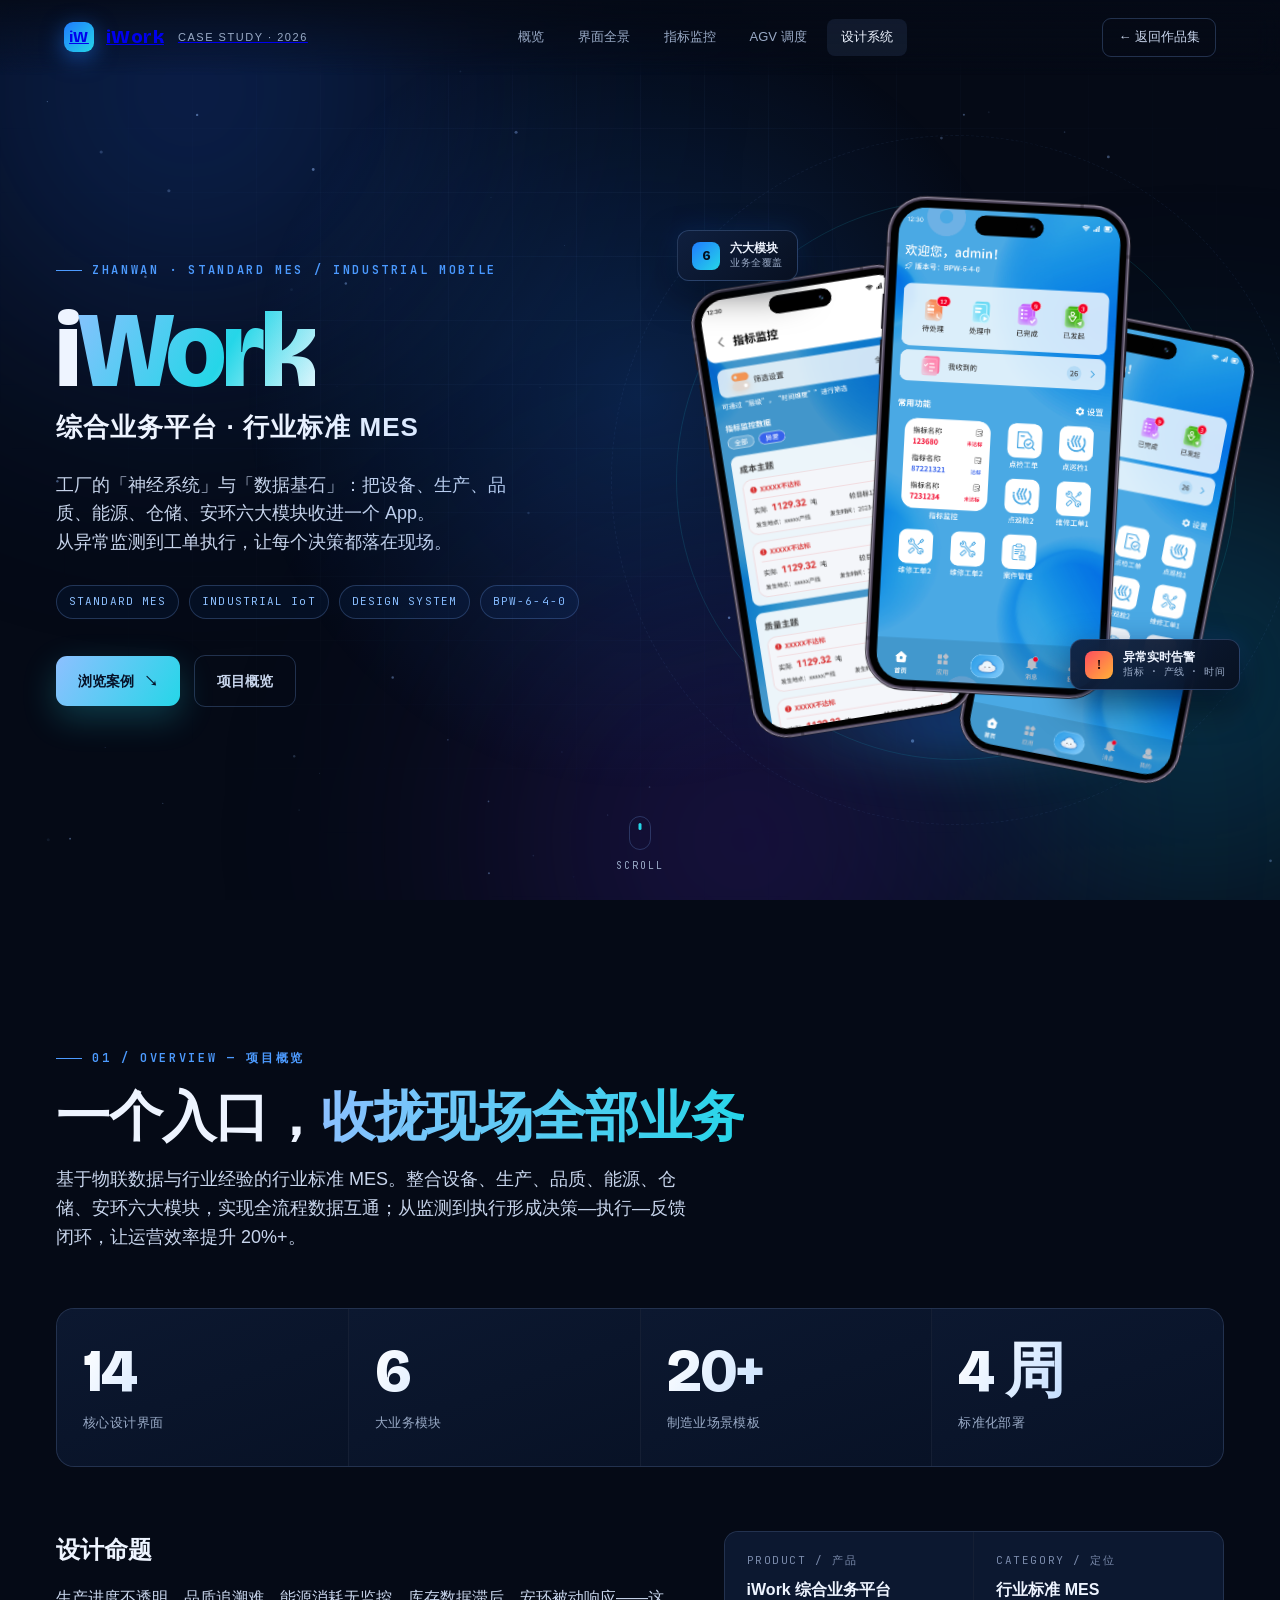
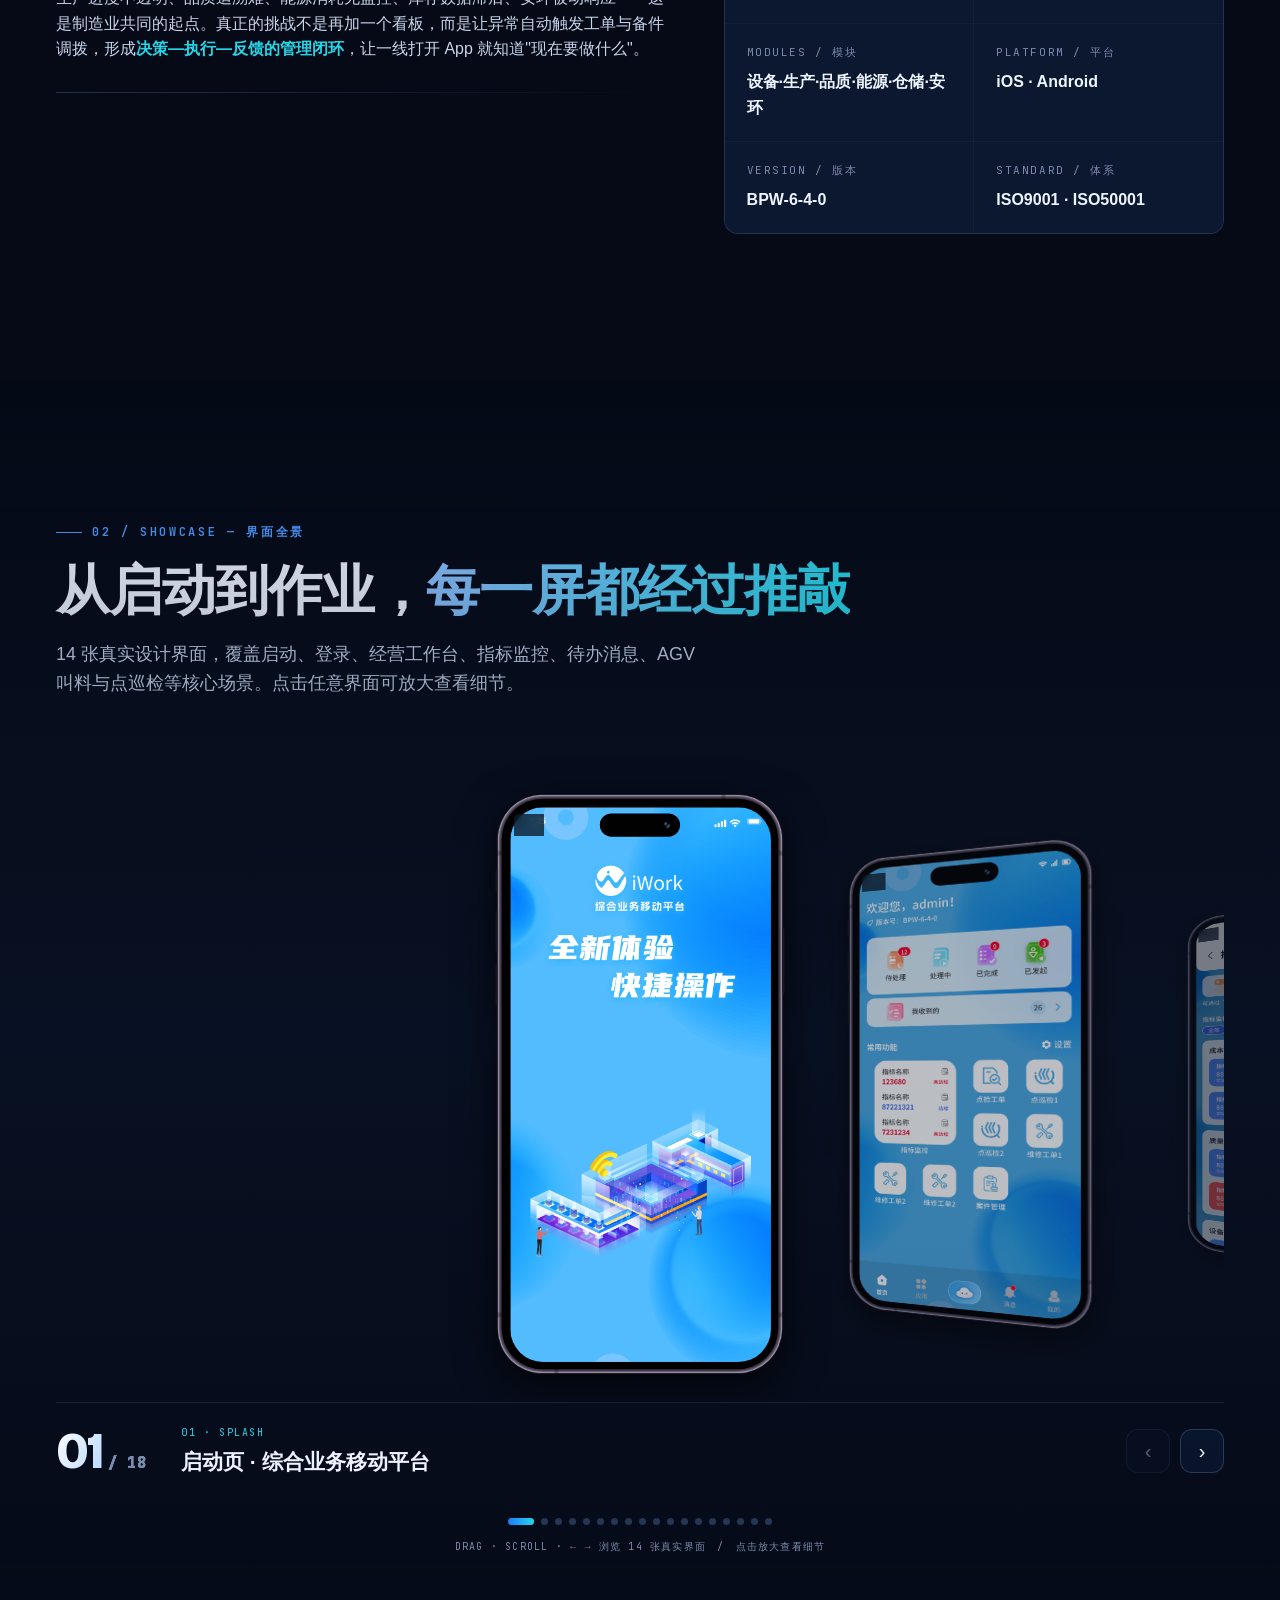
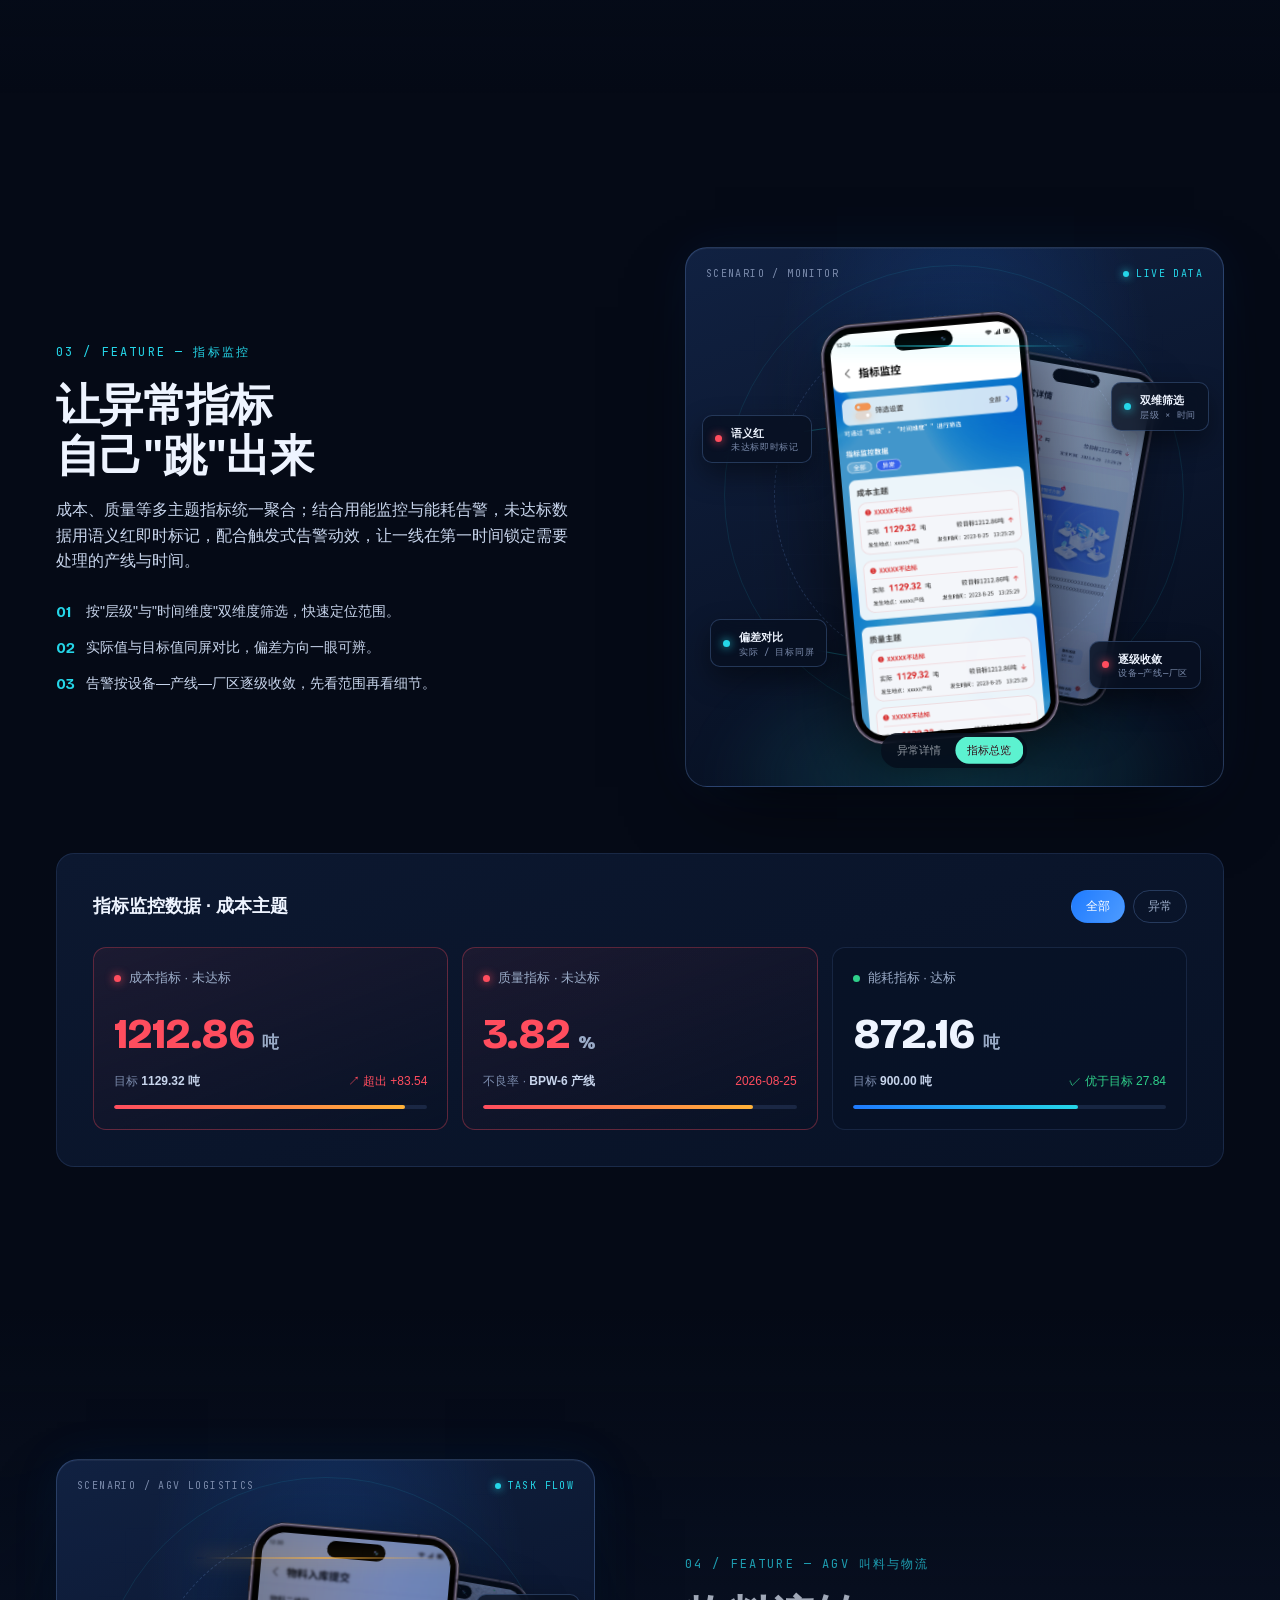
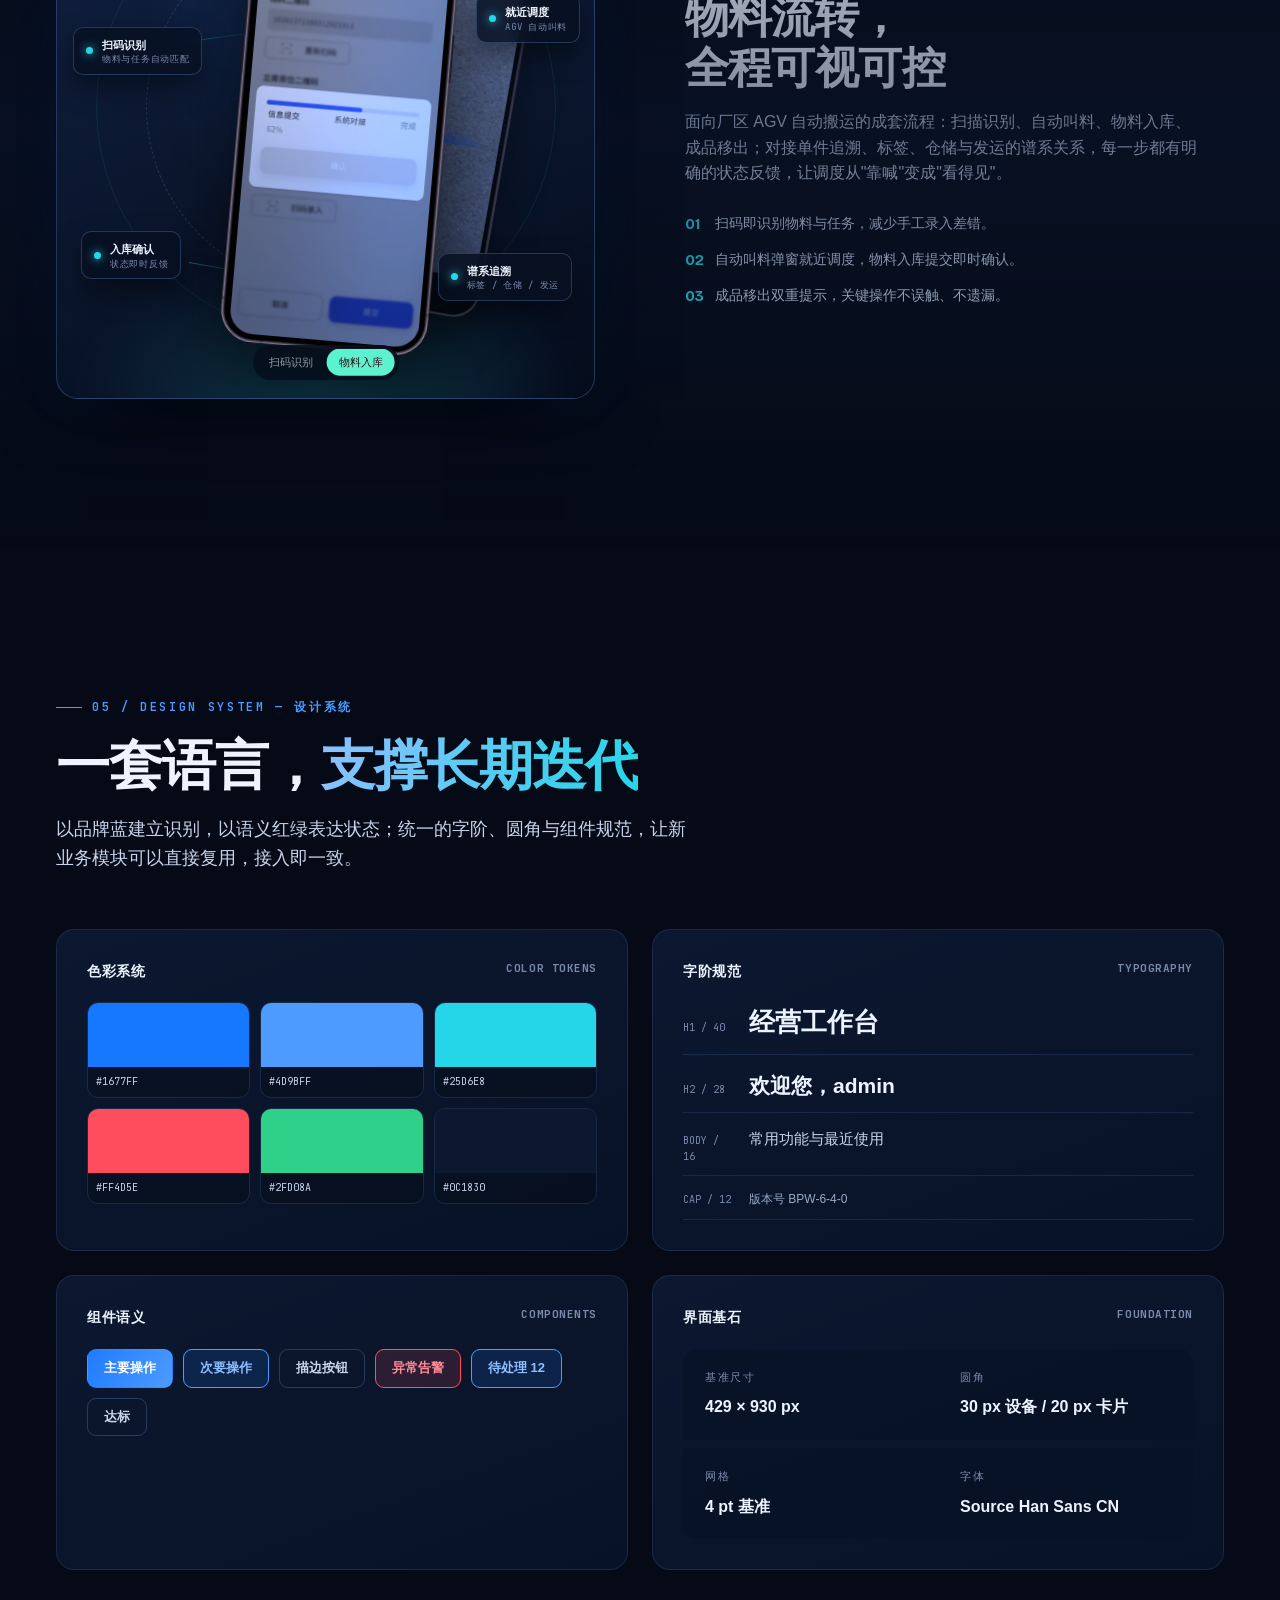
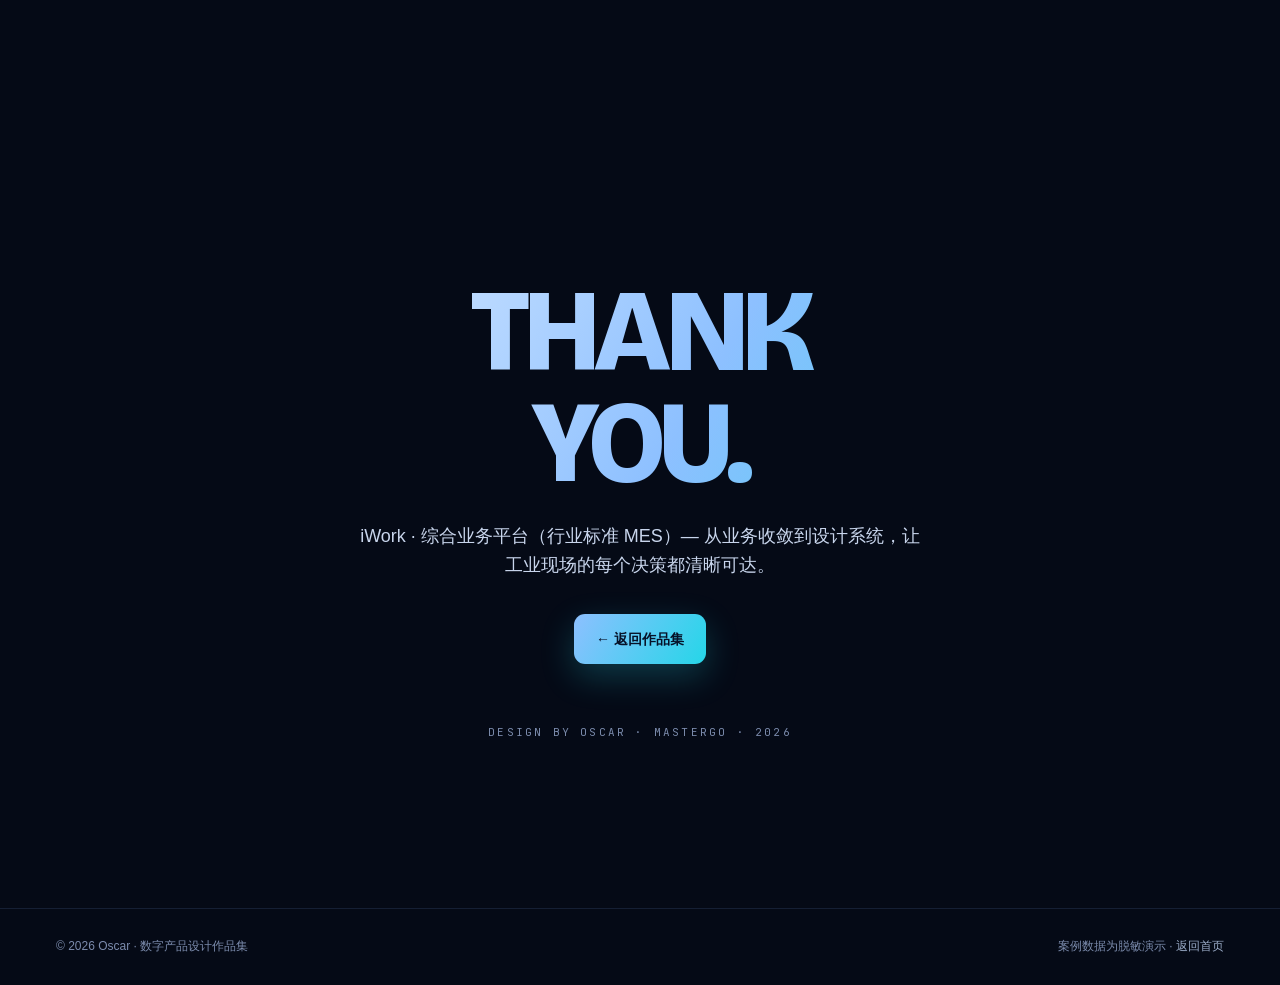
==== commit 75b8dcc7: "v1.4.0: 首个完整可交接版本 - 项目6: 04/05 深色架构图、设计流程章节、场景舞台重做(点击切换/去卡片化/清晰素材)、封面半截样机(iWork 启动页)、弹窗截断修复 - 动效: Re" ====
--- a/case-dmtt.html
+++ b/case-dmtt.html
@@ -5,6 +5,7 @@
 <meta name="viewport" content="width=device-width,initial-scale=1">
 <title>iWork · 综合业务平台（行业标准 MES）— 设计案例</title>
 <style>
+/*! Devices.css v0.2.0 | MIT License | github.com/picturepan2/devices.css */.dvc,.dvc *,.dvc ::after,.dvc ::before,.dvc::after,.dvc::before{box-sizing:border-box;display:block}.dvc{position:relative;transform:scale(1);z-index:1}.dvc .dvc-frame{z-index:1}.dvc .dvc-screen{background-color:#000;background-position:center center;background-size:cover;object-fit:cover;position:relative}.dvc-iphone-14-pro{height:868px;width:428px}.dvc-iphone-14-pro .dvc-frame{background:#010101;border:1px solid #1b1721;border-radius:68px;box-shadow:inset 0 0 4px 2px #c0b7cd,inset 0 0 0 6px #342c3f;height:868px;padding:19px;width:428px}.dvc-iphone-14-pro .dvc-screen{border-radius:49px;height:830px;width:390px}.dvc-iphone-14-pro .dvc-stripe::after,.dvc-iphone-14-pro .dvc-stripe::before{border:solid rgba(1,1,1,.25);border-width:0 7px;content:"";height:7px;left:0;position:absolute;width:100%;z-index:9}.dvc-iphone-14-pro .dvc-stripe::after{top:85px}.dvc-iphone-14-pro .dvc-stripe::before{bottom:85px}.dvc-iphone-14-pro .dvc-header{background:#010101;border-radius:20px;height:35px;left:50%;margin-left:-60px;position:absolute;top:29px;width:120px}.dvc-iphone-14-pro .dvc-sensors::after,.dvc-iphone-14-pro .dvc-sensors::before{content:"";position:absolute}.dvc-iphone-14-pro .dvc-sensors::after{background:#010101;border-radius:17px;height:33px;left:50%;margin-left:-60px;top:30px;width:74px}.dvc-iphone-14-pro .dvc-sensors::before{background:radial-gradient(farthest-corner at 20% 20%,#6074bf 0,transparent 40%),radial-gradient(farthest-corner at 80% 80%,#513785 0,#24555e 20%,transparent 50%);border-radius:50%;box-shadow:0 0 1px 1px rgba(255,255,255,.05);height:9px;left:50%;margin-left:36px;top:42px;width:9px}.dvc-iphone-14-pro .dvc-btns{background:#1b1721;border-radius:2px;height:32px;left:-2px;position:absolute;top:115px;width:3px}.dvc-iphone-14-pro .dvc-btns::after,.dvc-iphone-14-pro .dvc-btns::before{background:#1b1721;border-radius:2px;content:"";height:62px;left:0;position:absolute;width:3px}.dvc-iphone-14-pro .dvc-btns::after{top:60px}.dvc-iphone-14-pro .dvc-btns::before{top:140px}.dvc-iphone-14-pro .dvc-power{background:#1b1721;border-radius:2px;height:100px;position:absolute;right:-2px;top:200px;width:3px}.dvc-iphone-14-pro .dvc-home::after,.dvc-iphone-14-pro .dvc-home::before{border:solid rgba(1,1,1,.25);border-width:6px 0;content:"";height:6px;position:absolute;width:6px;z-index:9}.dvc-iphone-14-pro .dvc-home::after{right:86px;top:0}.dvc-iphone-14-pro .dvc-home::before{bottom:0;left:86px}.dvc-iphone-14-pro.dvc-silver .dvc-frame{border-color:#c8cacb;box-shadow:inset 0 0 4px 2px #fff,inset 0 0 0 6px #e2e3e4}.dvc-iphone-14-pro.dvc-silver .dvc-btns{background:#c8cacb}.dvc-iphone-14-pro.dvc-silver .dvc-btns::after,.dvc-iphone-14-pro.dvc-silver .dvc-btns::before{background:#c8cacb}.dvc-iphone-14-pro.dvc-silver .dvc-power{background:#c8cacb}.dvc-iphone-14-pro.dvc-black .dvc-frame{border-color:#5c5956;box-shadow:inset 0 0 4px 2px #fff,inset 0 0 0 6px #76726f}.dvc-iphone-14-pro.dvc-black .dvc-btns{background:#5c5956}.dvc-iphone-14-pro.dvc-black .dvc-btns::after,.dvc-iphone-14-pro.dvc-black .dvc-btns::before{background:#5c5956}.dvc-iphone-14-pro.dvc-black .dvc-power{background:#5c5956}.dvc-iphone-14-pro.dvc-gold .dvc-frame{border-color:#e7d19e;box-shadow:inset 0 0 4px 2px #fff,inset 0 0 0 6px #d2ab4c}.dvc-iphone-14-pro.dvc-gold .dvc-btns{background:#e7d19e}.dvc-iphone-14-pro.dvc-gold .dvc-btns::after,.dvc-iphone-14-pro.dvc-gold .dvc-btns::before{background:#e7d19e}.dvc-iphone-14-pro.dvc-gold .dvc-power{background:#e7d19e}
 @font-face{font-family:Bricolage;src:url(assets/BricolageGrotesque-latin.woff2) format('woff2');font-display:swap}
 @font-face{font-family:JBMono;src:url(assets/JetBrainsMono-latin.woff2) format('woff2');font-display:swap}
 :root{
@@ -84,32 +85,19 @@
 .hero-stage .r3{width:690px;height:690px;border-style:dashed;border-color:rgba(120,165,240,.08);animation:spin 120s linear infinite reverse}
 @keyframes spin{to{transform:translate(-50%,-50%) rotate(360deg)}}
 .hero-stage .stage-glow{position:absolute;left:50%;bottom:-26px;transform:translateX(-50%);width:78%;height:130px;border-radius:50%;background:radial-gradient(ellipse,rgba(31,123,255,.34),rgba(37,214,232,.09) 46%,transparent 72%);filter:blur(18px);pointer-events:none}
-/* ===== 真实设备样机（三处展示通用） ===== */
-.dev{position:relative;aspect-ratio:393/852;border-radius:24px;padding:4px;transform-style:preserve-3d;
-  background:linear-gradient(140deg,#677694 0%,#24314a 20%,#0d1424 48%,#1c2740 78%,#53627e 100%);
-  box-shadow:0 1px 0 rgba(255,255,255,.26) inset,0 -1px 0 rgba(0,0,0,.75) inset,0 0 0 1px rgba(2,6,14,.9),0 3px 5px rgba(0,0,0,.55),0 28px 54px -16px rgba(0,0,0,.85),0 54px 100px -38px rgba(31,123,255,.5)}
-.dev::before{content:"";position:absolute;right:-3px;top:23%;width:3px;height:12%;border-radius:0 3px 3px 0;background:linear-gradient(90deg,#232d46,#8d9ab5)}
-.dev::after{content:"";position:absolute;left:-3px;top:17%;width:3px;height:16%;border-radius:3px 0 0 3px;background:linear-gradient(90deg,#8d9ab5,#232d46);box-shadow:0 24px 0 #475575}
-.dev-screen{position:relative;aspect-ratio:393/852;border-radius:20px;overflow:hidden;background:#0a1220;box-shadow:0 0 0 1px rgba(0,0,0,.9) inset}
-.dev-screen img{display:block;width:100%;height:100%;object-fit:cover;object-position:top center}
-/* 扁平卡片样机：保留 iOS 比例，但去掉金属边框/侧键/灵动岛 */
-.dev.is-card{padding:0;border-radius:20px;border:1px solid rgba(120,170,255,.28);
-  background:linear-gradient(160deg,rgba(18,34,66,.96),rgba(7,14,28,.96));
-  box-shadow:0 22px 48px -22px rgba(0,0,0,.8),inset 0 1px 0 rgba(255,255,255,.06)}
-.dev.is-card::before,.dev.is-card::after{display:none}
-.dev.is-card .dev-screen{border-radius:19px;box-shadow:none}
-.dev.is-card .island{display:none}
-.dev.is-card .glare{background:linear-gradient(132deg,rgba(255,255,255,.06),transparent 38%)}
-.dev-screen .island{position:absolute;top:8px;left:50%;transform:translateX(-50%);width:31%;height:15px;border-radius:99px;background:#03060c;box-shadow:0 0 0 1px rgba(140,180,240,.13),inset 0 0 5px #000;z-index:3;pointer-events:none}
-.dev-screen .island::after{content:"";position:absolute;right:9%;top:50%;transform:translateY(-50%);width:5px;height:5px;border-radius:50%;background:#0c1830;box-shadow:inset 0 0 2px rgba(120,180,255,.8)}
-.dev-screen .glare{position:absolute;inset:0;z-index:2;pointer-events:none;background:linear-gradient(122deg,rgba(255,255,255,.14),rgba(255,255,255,.03) 17%,transparent 33%,transparent 100%)}
+/* ===== 样机统一为 devices.css 官方 iPhone 14 Pro，仅整体缩放，不改机身几何 ===== */
+.float-dev>.bob>.dvc,.scene-device>.dvc,.shotcard>.dvc{transform-origin:top left}
+.scene-device>.dvc{transform:scale(var(--sc-s))}
+.float-dev>.bob>.dvc{transform:scale(var(--s))}
+.shotcard>.dvc{transform:scale(var(--sc-s));filter:drop-shadow(0 18px 30px rgba(0,0,0,.72))}
+.dvc-screen{object-position:top center}
 /* 首屏三机 */
-.float-dev{position:absolute;will-change:transform;transform-style:preserve-3d}
+.float-dev{position:absolute;will-change:transform;transform-style:preserve-3d;height:calc(868px * var(--s))}
 .float-dev .bob{animation:bob 6.5s ease-in-out infinite}
 @keyframes bob{0%,100%{transform:translateY(0)}50%{transform:translateY(-13px)}}
-.fd-1{left:6%;top:74px;width:224px;z-index:3;transform:rotate(-9deg)}
-.fd-2{left:35%;top:0;width:244px;z-index:5;transform:rotate(3deg)}
-.fd-3{right:1%;top:118px;width:224px;z-index:2;transform:rotate(11deg)}
+.fd-1{--s:.5234;left:6%;top:74px;width:224px;z-index:3;transform:rotate(-9deg)}
+.fd-2{--s:.5701;left:35%;top:0;width:244px;z-index:5;transform:rotate(3deg)}
+.fd-3{--s:.5234;right:1%;top:118px;width:224px;z-index:2;transform:rotate(11deg)}
 .fd-2 .bob{animation-delay:-1.8s}.fd-3 .bob{animation-delay:-3.4s}
 .float-chip{position:absolute;z-index:6;display:flex;align-items:center;gap:10px;padding:10px 14px;border-radius:12px;border:1px solid var(--line2);background:linear-gradient(140deg,rgba(16,32,63,.94),rgba(8,16,32,.94));backdrop-filter:blur(12px);box-shadow:0 14px 34px rgba(0,0,0,.5),0 0 26px rgba(31,123,255,.18);animation:chipfloat 7s ease-in-out infinite}
 .float-chip .ic{width:28px;height:28px;border-radius:8px;display:grid;place-items:center;background:linear-gradient(135deg,var(--blue),var(--cyan));color:#05101f;font:800 13px var(--disp)}
@@ -165,10 +153,8 @@
 .scene-orbit.alt{width:460px;height:460px;border-style:solid;border-color:rgba(37,214,232,.1);animation-direction:reverse;animation-duration:90s}
 @keyframes orbitSpin{to{transform:translate(-50%,-50%) rotate(360deg)}}
 
-.scene-device{position:absolute;left:50%;top:52%;width:200px;transform:translate(-50%,-50%) rotate(-3deg);z-index:4;
+.scene-device{--sc-s:.4673;position:absolute;left:50%;top:52%;width:calc(428px * var(--sc-s));height:calc(868px * var(--sc-s));transform:translate(-50%,-50%) rotate(-3deg);z-index:4;
   transition:transform .7s var(--ease),filter .5s;filter:drop-shadow(0 26px 36px rgba(0,0,0,.65))}
-.scene-device .dev{border-radius:22px;padding:4px}
-.scene-device .dev-screen{border-radius:18px}
 .scene-device.is-dim{transform:translate(-50%,-50%) translateX(96px) rotate(10deg) scale(.84);opacity:.55;filter:blur(.4px) drop-shadow(0 20px 28px rgba(0,0,0,.55))}
 .scene-device.is-front{transform:translate(-50%,-50%) translateX(-14px) rotate(-5deg) scale(1.04);opacity:1;z-index:5}
 .scene-device.right.is-front{transform:translate(-50%,-50%) translateX(14px) rotate(5deg) scale(1.04)}
@@ -209,22 +195,13 @@
   scrollbar-width:none;-ms-overflow-style:none;touch-action:pan-x}
 .story-rail::-webkit-scrollbar{display:none}
 .story-rail.drag{cursor:grabbing;scroll-snap-type:none}
-.shotcard{flex:0 0 clamp(228px,27vw,286px);scroll-snap-align:center;position:relative;padding:4px;border-radius:16px;cursor:pointer;
-  transform-style:preserve-3d;will-change:transform,opacity;backface-visibility:hidden;
-  background:linear-gradient(140deg,#5c6b88,#1c2740 30%,#0d1424 55%,#1c2740 80%,#4a5975);
-  box-shadow:0 0 0 1px rgba(2,6,14,.85),0 18px 38px -14px rgba(0,0,0,.8)}
-.shotcard .sc-screen{position:relative;aspect-ratio:393/852;border-radius:12px;overflow:hidden;background:#0a1220}
-.shotcard img{width:100%;height:100%;object-fit:cover;object-position:top center;display:block}
-.shotcard.is-card{padding:0;border-radius:14px;border:1px solid rgba(120,170,255,.26);
-  background:linear-gradient(160deg,rgba(18,34,66,.9),rgba(7,14,28,.94));
-  box-shadow:0 18px 38px -18px rgba(0,0,0,.82),inset 0 1px 0 rgba(255,255,255,.05)}
-.shotcard.is-card .sc-screen{border-radius:13px}
-.shotcard.is-card .island{display:none}
-.shotcard.is-card .cap{border-radius:0 0 13px 13px}
-.shotcard .island{position:absolute;top:7px;left:50%;transform:translateX(-50%);width:31%;height:13px;border-radius:99px;background:#03060c;box-shadow:0 0 0 1px rgba(140,180,240,.12);z-index:3}
-.shotcard .glare{position:absolute;inset:0;z-index:2;pointer-events:none;background:linear-gradient(122deg,rgba(255,255,255,.12),transparent 32%)}
-.shotcard .no{position:absolute;top:10px;left:10px;z-index:4;font:10px var(--mono);letter-spacing:.06em;color:#dce9ff;background:rgba(5,10,22,.72);border:1px solid var(--line2);padding:3px 7px;border-radius:6px;backdrop-filter:blur(6px)}
-.shotcard .cap{position:absolute;left:4px;right:4px;bottom:4px;padding:24px 14px 12px;border-radius:0 0 12px 12px;background:linear-gradient(transparent,rgba(4,9,20,.94));font-size:13px;font-weight:600;opacity:0;transform:translateY(8px);transition:.35s;z-index:4}
+.shotcard{--sc-s:.6682;flex:0 0 clamp(228px,27vw,286px);min-width:0;height:calc(868px * var(--sc-s));
+  scroll-snap-align:center;position:relative;padding:0;border:0;border-radius:0;background:none;box-shadow:none;cursor:pointer;
+  transform-style:preserve-3d;will-change:transform,opacity;backface-visibility:hidden}
+.shotcard .no{position:absolute;top:calc(30px * var(--sc-s));left:calc(26px * var(--sc-s));z-index:4;font:10px var(--mono);letter-spacing:.06em;color:#dce9ff;background:rgba(5,10,22,.72);border:1px solid var(--line2);padding:3px 7px;border-radius:6px;backdrop-filter:blur(6px)}
+.shotcard .cap{position:absolute;left:calc(19px * var(--sc-s));right:calc(19px * var(--sc-s));bottom:calc(19px * var(--sc-s));
+  padding:24px 14px 12px;border-radius:0 0 calc(49px * var(--sc-s)) calc(49px * var(--sc-s));
+  background:linear-gradient(transparent,rgba(4,9,20,.94));font-size:13px;font-weight:600;opacity:0;transform:translateY(8px);transition:.35s;z-index:4}
 .shotcard:hover .cap{opacity:1;transform:none}
 .shotcard .cap span{display:block;font-family:var(--mono);font-size:10px;color:var(--cyan);letter-spacing:.12em;margin-bottom:3px}
 /* 当前界面信息条 */
@@ -245,7 +222,7 @@
 .story-tip{font-family:var(--mono);font-size:10px;letter-spacing:.12em;color:var(--dim);text-align:center;margin-top:14px}
 @media(max-width:700px){
   .story-rail{gap:14px;padding:26px 0 18px}
-  .shotcard{flex-basis:200px}
+  .shotcard{flex-basis:200px;--sc-s:.4673}
   .story-nav button{width:40px;height:40px}
   .shotcard .cap{display:none}
 }
@@ -319,7 +296,7 @@
   .feature.rev .fx-copy{order:0}
   .fx-stage{min-height:510px}
   .scene-frame{height:500px}
-  .scene-device{width:190px}
+  .scene-device{--sc-s:.4439}
   .scene-device.is-front{transform:translate(-50%,-50%) translateX(-10px) rotate(-4deg) scale(1.02)}
   .scene-device.right.is-front{transform:translate(-50%,-50%) translateX(10px) rotate(4deg) scale(1.02)}
   .scene-device.is-dim{transform:translate(-50%,-50%) translateX(70px) rotate(9deg) scale(.8)}
@@ -334,7 +311,7 @@
   .eyebrow::before{display:none}
   .hero-copy h1{font-size:clamp(52px,15vw,76px)}
   .hero-stage{height:390px;transform:scale(.84);transform-origin:top center;margin-bottom:-64px}
-  .float-dev{width:196px}.fd-2{width:210px}
+  .float-dev{--s:.4579;width:196px}.fd-2{--s:.4907;width:210px}
   .float-chip{display:none}
   .stats{grid-template-columns:1fr 1fr}
   .stat{padding:22px 16px}
@@ -344,7 +321,7 @@
   .ds-card{padding:22px}
   .fx-stage{min-height:470px}
   .scene-frame{height:460px}
-  .scene-device{width:158px}
+  .scene-device{--sc-s:.369}
   .scene-label{padding:7px 9px;font-size:10px}
   .scene-label small{font-size:8px}
   .scene-leader{display:none}
@@ -405,6 +382,83 @@
 .pd-x .shotcard .cap span,.story-rail .shotcard .cap span{
   white-space:nowrap;overflow:hidden;text-overflow:ellipsis;
 }
+/* ===== ReactBits · GooeyNav 动效格式（官方结构 + 站点配色） =====
+   运动参数与官方源码一致，见 gooey 引擎脚本注释 */
+.gooey-nav{
+  --gn-pad:5px;--gn-gap:5px;--gn-font:12.2px;--gn-x:13px;--gn-y:8px;
+  --gn-pill:#5cf2d0;--gn-active-ink:#04120e;--gn-ink:#e9eef4;--gn-muted:rgba(233,238,244,.62);
+  position:relative;display:inline-flex;max-width:100%;font-size:var(--gn-font);line-height:1.2;
+}
+.gooey-nav--sm{--gn-pad:4px;--gn-gap:2px;--gn-font:11px;--gn-x:12px;--gn-y:7px}
+.gooey-nav__stage{position:relative;max-width:100%;isolation:isolate}
+.gooey-nav__blob{
+  position:absolute;inset:0;z-index:0;pointer-events:none;background:var(--gn-pill);
+  filter:blur(.6px) drop-shadow(0 5px 13px rgba(92,242,208,.26));
+  clip-path:inset(100%);will-change:clip-path;
+}
+.gooey-nav__hover{
+  position:absolute;left:0;top:0;width:0;height:0;z-index:0;pointer-events:none;opacity:0;
+  border-radius:999px;background:radial-gradient(ellipse at center,rgba(92,242,208,.16),transparent 72%);
+}
+.gooey-nav__list{
+  position:relative;z-index:1;display:flex;flex-wrap:wrap;gap:var(--gn-gap);
+  margin:0;padding:0;list-style:none;
+}
+.gooey-nav__list--active{
+  position:absolute;inset:0;z-index:2;color:var(--gn-active-ink);
+  visibility:hidden;clip-path:inset(100%);pointer-events:none;
+}
+.gooey-nav__item{display:flex}
+.gooey-nav__link{
+  display:inline-flex;align-items:center;gap:8px;padding:var(--gn-y) var(--gn-x);
+  border:0;border-radius:999px;background:none;color:var(--gn-muted);
+  font:inherit;font-weight:500;text-decoration:none;white-space:nowrap;
+  cursor:pointer;transition:color .2s ease;-webkit-tap-highlight-color:transparent;
+}
+.gooey-nav__list--active .gooey-nav__link{color:inherit}
+.gooey-nav__item[data-active] .gooey-nav__link{color:var(--gn-ink)}
+.gooey-nav__link:focus-visible{outline:2px solid var(--gn-pill);outline-offset:2px}
+@media(hover:hover){.gooey-nav__link:hover{color:var(--gn-ink)}}
+
+/* 8 屏切换：覆盖原来的方形描边卡 + .25s 生硬过渡 */
+#iwTabs.gooey-nav{display:block}
+#iwTabs.gooey-nav .gooey-nav__link,
+#iwTabs.gooey-nav .gooey-nav__link.on{
+  display:inline-flex;padding:var(--gn-y) var(--gn-x);text-align:center;
+  border:0;border-radius:999px;background:none;box-shadow:none;transform:none;
+  color:var(--gn-muted);font-size:var(--gn-font);font-weight:500;letter-spacing:.02em;
+  transition:color .2s ease;
+}
+#iwTabs.gooey-nav .gooey-nav__link:hover{
+  color:var(--gn-ink);background:none;border-color:transparent;transform:none;
+}
+#iwTabs.gooey-nav .gooey-nav__link.on{color:var(--gn-ink)}
+#iwTabs.gooey-nav .gooey-nav__list{gap:var(--gn-gap)}
+/* 反色文字层必须压过上面带 ID 的覆盖规则 */
+#iwTabs.gooey-nav .gooey-nav__list--active .gooey-nav__link,
+.scene-switch.gooey-nav .gooey-nav__list--active .gooey-nav__link{
+  color:var(--gn-active-ink);
+}
+
+/* 场景切换：保留原有绝对定位与深色底，去掉小圆角块 */
+.scene-switch.gooey-nav{
+  position:absolute;left:50%;bottom:18px;transform:translateX(-50%);z-index:10;
+  display:inline-flex;padding:var(--gn-pad);border:0;border-radius:999px;
+  background:rgba(6,13,28,.78);backdrop-filter:blur(10px);
+}
+.scene-switch.gooey-nav .gooey-nav__link,
+.scene-switch.gooey-nav .gooey-nav__link.on{
+  display:inline-flex;border:0;border-radius:999px;background:none;box-shadow:none;text-align:center;
+  color:var(--gn-muted);font:11px/1.2 var(--font);padding:var(--gn-y) var(--gn-x);
+  transition:color .2s ease;
+}
+.scene-switch.gooey-nav .gooey-nav__link.on{color:var(--gn-ink)}
+@media(max-width:560px){
+  .scene-switch.gooey-nav .gooey-nav__link{padding:6px 9px;font-size:10px}
+}
+@media(prefers-reduced-motion:reduce){
+  .gooey-nav__blob{filter:none;will-change:auto}
+}
 </style>
 </head>
 <body>
@@ -445,13 +499,13 @@
         <div class="ring r1"></div><div class="ring r2"></div><div class="ring r3"></div>
         <div class="stage-glow"></div>
         <div class="float-dev fd-1" data-depth="18" data-base="-9">
-          <div class="bob"><div class="dev is-card"><div class="dev-screen"><img src="assets/dmtt/monitor-alert.png" alt="指标监控"><span class="island"></span><span class="glare"></span></div></div></div>
+          <div class="bob"><div class="dvc dvc-iphone-14-pro"><div class="dvc-frame"><img class="dvc-screen" src="assets/dmtt/monitor-alert.png" alt="指标监控"></div><div class="dvc-stripe"></div><div class="dvc-header"></div><div class="dvc-sensors"></div><div class="dvc-btns"></div><div class="dvc-power"></div><div class="dvc-home"></div></div></div>
         </div>
         <div class="float-dev fd-2" data-depth="34" data-base="3">
-          <div class="bob"><div class="dev"><div class="dev-screen"><img src="assets/dmtt/workbench.png" alt="经营工作台"><span class="island"></span><span class="glare"></span></div></div></div>
+          <div class="bob"><div class="dvc dvc-iphone-14-pro"><div class="dvc-frame"><img class="dvc-screen" src="assets/dmtt/workbench.png" alt="经营工作台"></div><div class="dvc-stripe"></div><div class="dvc-header"></div><div class="dvc-sensors"></div><div class="dvc-btns"></div><div class="dvc-power"></div><div class="dvc-home"></div></div></div>
         </div>
         <div class="float-dev fd-3" data-depth="24" data-base="11">
-          <div class="bob"><div class="dev is-card"><div class="dev-screen"><img src="assets/dmtt/agv-home.png" alt="AGV 叫料"><span class="island"></span><span class="glare"></span></div></div></div>
+          <div class="bob"><div class="dvc dvc-iphone-14-pro"><div class="dvc-frame"><img class="dvc-screen" src="assets/dmtt/agv-home.png" alt="AGV 叫料"></div><div class="dvc-stripe"></div><div class="dvc-header"></div><div class="dvc-sensors"></div><div class="dvc-btns"></div><div class="dvc-power"></div><div class="dvc-home"></div></div></div>
         </div>
         <div class="float-chip chip-a"><span class="ic">6</span><div><b>六大模块</b><small>业务全覆盖</small></div></div>
         <div class="float-chip chip-b"><span class="ic alert">!</span><div><b>异常实时告警</b><small>指标 · 产线 · 时间</small></div></div>
@@ -497,24 +551,24 @@
       <h2 class="sec-h rv d1">从启动到作业，<span class="hl">每一屏都经过推敲</span></h2>
       <p class="sec-sub rv d2">14 张真实设计界面，覆盖启动、登录、经营工作台、指标监控、待办消息、AGV 叫料与点巡检等核心场景。点击任意界面可放大查看细节。</p>    <div class="story">
       <div class="story-rail" id="storyRail" tabindex="0" aria-label="界面画廊，可拖动或使用左右方向键浏览">
-        <figure class="shotcard"><div class="sc-screen"><img loading="lazy" src="assets/dmtt/splash.png" alt="启动页"><span class="island"></span><span class="glare"></span></div><span class="no">01</span><figcaption class="cap"><span>01 · SPLASH</span>启动页 · 综合业务移动平台</figcaption></figure>
-        <figure class="shotcard"><div class="sc-screen"><img loading="lazy" src="assets/dmtt/workbench.png" alt="经营工作台"><span class="island"></span><span class="glare"></span></div><span class="no">02</span><figcaption class="cap"><span>02 · WORKBENCH</span>经营工作台 · 常用功能聚合</figcaption></figure>
-        <figure class="shotcard"><div class="sc-screen"><img loading="lazy" src="assets/dmtt/monitor-all.png" alt="指标监控全部"><span class="island"></span><span class="glare"></span></div><span class="no">03</span><figcaption class="cap"><span>03 · MONITOR</span>指标监控 · 全部指标</figcaption></figure>
-        <figure class="shotcard is-card"><div class="sc-screen"><img loading="lazy" src="assets/dmtt/monitor-alert.png" alt="指标监控异常"><span class="island"></span><span class="glare"></span></div><span class="no">04</span><figcaption class="cap"><span>04 · ALERT</span>指标监控 · 异常告警</figcaption></figure>
-        <figure class="shotcard"><div class="sc-screen"><img loading="lazy" src="assets/dmtt/agv-home.png" alt="AGV"><span class="island"></span><span class="glare"></span></div><span class="no">05</span><figcaption class="cap"><span>05 · AGV</span>AGV 物料调度入口</figcaption></figure>
-        <figure class="shotcard"><div class="sc-screen"><img loading="lazy" src="assets/dmtt/todo.png" alt="待办"><span class="island"></span><span class="glare"></span></div><span class="no">06</span><figcaption class="cap"><span>06 · TODO</span>待办 · 任务中心</figcaption></figure>
-        <figure class="shotcard is-card"><div class="sc-screen"><img loading="lazy" src="assets/dmtt/message.png" alt="消息"><span class="island"></span><span class="glare"></span></div><span class="no">07</span><figcaption class="cap"><span>07 · MESSAGE</span>消息 · 通知中心</figcaption></figure>
-        <figure class="shotcard"><div class="sc-screen"><img loading="lazy" src="assets/dmtt/monitor-detail.png" alt="监控详情"><span class="island"></span><span class="glare"></span></div><span class="no">08</span><figcaption class="cap"><span>08 · DETAIL</span>指标监控 · 异常详情</figcaption></figure>
-        <figure class="shotcard"><div class="sc-screen"><img loading="lazy" src="assets/dmtt/agv-inbound.png" alt="AGV入库"><span class="island"></span><span class="glare"></span></div><span class="no">09</span><figcaption class="cap"><span>09 · INBOUND</span>AGV · 物料入库提交</figcaption></figure>
-        <figure class="shotcard is-card"><div class="sc-screen"><img loading="lazy" src="assets/dmtt/agv-scan.png" alt="AGV扫描"><span class="island"></span><span class="glare"></span></div><span class="no">10</span><figcaption class="cap"><span>10 · SCAN</span>AGV · 扫描识别</figcaption></figure>
-        <figure class="shotcard"><div class="sc-screen"><img loading="lazy" src="assets/dmtt/inspection.png" alt="点巡检"><span class="island"></span><span class="glare"></span></div><span class="no">11</span><figcaption class="cap"><span>11 · INSPECTION</span>点巡检工单</figcaption></figure>
-        <figure class="shotcard"><div class="sc-screen"><img loading="lazy" src="assets/dmtt/login.png" alt="登录"><span class="island"></span><span class="glare"></span></div><span class="no">12</span><figcaption class="cap"><span>12 · LOGIN</span>登录 · 账号验证</figcaption></figure>
-        <figure class="shotcard is-card"><div class="sc-screen"><img loading="lazy" src="assets/dmtt/mine.png" alt="我的"><span class="island"></span><span class="glare"></span></div><span class="no">13</span><figcaption class="cap"><span>13 · PROFILE</span>我的 · 个人中心</figcaption></figure>
-        <figure class="shotcard"><div class="sc-screen"><img loading="lazy" src="assets/dmtt/home.png" alt="自定义组"><span class="island"></span><span class="glare"></span></div><span class="no">14</span><figcaption class="cap"><span>14 · CUSTOM</span>首页 · 自定义常用功能</figcaption></figure>
-        <figure class="shotcard"><div class="sc-screen"><img loading="lazy" src="assets/dmtt/approval.png" alt="审批中心"><span class="island"></span><span class="glare"></span></div><span class="no">15</span><figcaption class="cap"><span>15 · APPROVAL</span>审批中心 · 待办 / 已审批分栏</figcaption></figure>
-        <figure class="shotcard is-card"><div class="sc-screen"><img loading="lazy" src="assets/dmtt/approval-detail.png" alt="审批详情"><span class="island"></span><span class="glare"></span></div><span class="no">16</span><figcaption class="cap"><span>16 · APPROVAL</span>审批详情 · 决策依据一屏到位</figcaption></figure>
-        <figure class="shotcard"><div class="sc-screen"><img loading="lazy" src="assets/dmtt/msg-step-maint-open.png" alt="设备故障工单"><span class="island"></span><span class="glare"></span></div><span class="no">17</span><figcaption class="cap"><span>17 · WORK ORDER</span>设备故障工单 · 保全协同处理</figcaption></figure>
-        <figure class="shotcard is-card"><div class="sc-screen"><img loading="lazy" src="assets/dmtt/verify-account.png" alt="账号验证"><span class="island"></span><span class="glare"></span></div><span class="no">18</span><figcaption class="cap"><span>18 · LOGIN</span>账号验证 · 状态反馈</figcaption></figure>
+        <figure class="shotcard"><div class="dvc dvc-iphone-14-pro"><div class="dvc-frame"><img class="dvc-screen" loading="lazy" src="assets/dmtt/splash.png" alt="启动页"></div><div class="dvc-stripe"></div><div class="dvc-header"></div><div class="dvc-sensors"></div><div class="dvc-btns"></div><div class="dvc-power"></div><div class="dvc-home"></div></div><span class="no">01</span><figcaption class="cap"><span>01 · SPLASH</span>启动页 · 综合业务移动平台</figcaption></figure>
+        <figure class="shotcard"><div class="dvc dvc-iphone-14-pro"><div class="dvc-frame"><img class="dvc-screen" loading="lazy" src="assets/dmtt/workbench.png" alt="经营工作台"></div><div class="dvc-stripe"></div><div class="dvc-header"></div><div class="dvc-sensors"></div><div class="dvc-btns"></div><div class="dvc-power"></div><div class="dvc-home"></div></div><span class="no">02</span><figcaption class="cap"><span>02 · WORKBENCH</span>经营工作台 · 常用功能聚合</figcaption></figure>
+        <figure class="shotcard"><div class="dvc dvc-iphone-14-pro"><div class="dvc-frame"><img class="dvc-screen" loading="lazy" src="assets/dmtt/monitor-all.png" alt="指标监控全部"></div><div class="dvc-stripe"></div><div class="dvc-header"></div><div class="dvc-sensors"></div><div class="dvc-btns"></div><div class="dvc-power"></div><div class="dvc-home"></div></div><span class="no">03</span><figcaption class="cap"><span>03 · MONITOR</span>指标监控 · 全部指标</figcaption></figure>
+        <figure class="shotcard is-card"><div class="dvc dvc-iphone-14-pro"><div class="dvc-frame"><img class="dvc-screen" loading="lazy" src="assets/dmtt/monitor-alert.png" alt="指标监控异常"></div><div class="dvc-stripe"></div><div class="dvc-header"></div><div class="dvc-sensors"></div><div class="dvc-btns"></div><div class="dvc-power"></div><div class="dvc-home"></div></div><span class="no">04</span><figcaption class="cap"><span>04 · ALERT</span>指标监控 · 异常告警</figcaption></figure>
+        <figure class="shotcard"><div class="dvc dvc-iphone-14-pro"><div class="dvc-frame"><img class="dvc-screen" loading="lazy" src="assets/dmtt/agv-home.png" alt="AGV"></div><div class="dvc-stripe"></div><div class="dvc-header"></div><div class="dvc-sensors"></div><div class="dvc-btns"></div><div class="dvc-power"></div><div class="dvc-home"></div></div><span class="no">05</span><figcaption class="cap"><span>05 · AGV</span>AGV 物料调度入口</figcaption></figure>
+        <figure class="shotcard"><div class="dvc dvc-iphone-14-pro"><div class="dvc-frame"><img class="dvc-screen" loading="lazy" src="assets/dmtt/todo.png" alt="待办"></div><div class="dvc-stripe"></div><div class="dvc-header"></div><div class="dvc-sensors"></div><div class="dvc-btns"></div><div class="dvc-power"></div><div class="dvc-home"></div></div><span class="no">06</span><figcaption class="cap"><span>06 · TODO</span>待办 · 任务中心</figcaption></figure>
+        <figure class="shotcard is-card"><div class="dvc dvc-iphone-14-pro"><div class="dvc-frame"><img class="dvc-screen" loading="lazy" src="assets/dmtt/message.png" alt="消息"></div><div class="dvc-stripe"></div><div class="dvc-header"></div><div class="dvc-sensors"></div><div class="dvc-btns"></div><div class="dvc-power"></div><div class="dvc-home"></div></div><span class="no">07</span><figcaption class="cap"><span>07 · MESSAGE</span>消息 · 通知中心</figcaption></figure>
+        <figure class="shotcard"><div class="dvc dvc-iphone-14-pro"><div class="dvc-frame"><img class="dvc-screen" loading="lazy" src="assets/dmtt/monitor-detail.png" alt="监控详情"></div><div class="dvc-stripe"></div><div class="dvc-header"></div><div class="dvc-sensors"></div><div class="dvc-btns"></div><div class="dvc-power"></div><div class="dvc-home"></div></div><span class="no">08</span><figcaption class="cap"><span>08 · DETAIL</span>指标监控 · 异常详情</figcaption></figure>
+        <figure class="shotcard"><div class="dvc dvc-iphone-14-pro"><div class="dvc-frame"><img class="dvc-screen" loading="lazy" src="assets/dmtt/agv-inbound.png" alt="AGV入库"></div><div class="dvc-stripe"></div><div class="dvc-header"></div><div class="dvc-sensors"></div><div class="dvc-btns"></div><div class="dvc-power"></div><div class="dvc-home"></div></div><span class="no">09</span><figcaption class="cap"><span>09 · INBOUND</span>AGV · 物料入库提交</figcaption></figure>
+        <figure class="shotcard is-card"><div class="dvc dvc-iphone-14-pro"><div class="dvc-frame"><img class="dvc-screen" loading="lazy" src="assets/dmtt/agv-scan.png" alt="AGV扫描"></div><div class="dvc-stripe"></div><div class="dvc-header"></div><div class="dvc-sensors"></div><div class="dvc-btns"></div><div class="dvc-power"></div><div class="dvc-home"></div></div><span class="no">10</span><figcaption class="cap"><span>10 · SCAN</span>AGV · 扫描识别</figcaption></figure>
+        <figure class="shotcard"><div class="dvc dvc-iphone-14-pro"><div class="dvc-frame"><img class="dvc-screen" loading="lazy" src="assets/dmtt/inspection.png" alt="点巡检"></div><div class="dvc-stripe"></div><div class="dvc-header"></div><div class="dvc-sensors"></div><div class="dvc-btns"></div><div class="dvc-power"></div><div class="dvc-home"></div></div><span class="no">11</span><figcaption class="cap"><span>11 · INSPECTION</span>点巡检工单</figcaption></figure>
+        <figure class="shotcard"><div class="dvc dvc-iphone-14-pro"><div class="dvc-frame"><img class="dvc-screen" loading="lazy" src="assets/dmtt/login.png" alt="登录"></div><div class="dvc-stripe"></div><div class="dvc-header"></div><div class="dvc-sensors"></div><div class="dvc-btns"></div><div class="dvc-power"></div><div class="dvc-home"></div></div><span class="no">12</span><figcaption class="cap"><span>12 · LOGIN</span>登录 · 账号验证</figcaption></figure>
+        <figure class="shotcard is-card"><div class="dvc dvc-iphone-14-pro"><div class="dvc-frame"><img class="dvc-screen" loading="lazy" src="assets/dmtt/mine.png" alt="我的"></div><div class="dvc-stripe"></div><div class="dvc-header"></div><div class="dvc-sensors"></div><div class="dvc-btns"></div><div class="dvc-power"></div><div class="dvc-home"></div></div><span class="no">13</span><figcaption class="cap"><span>13 · PROFILE</span>我的 · 个人中心</figcaption></figure>
+        <figure class="shotcard"><div class="dvc dvc-iphone-14-pro"><div class="dvc-frame"><img class="dvc-screen" loading="lazy" src="assets/dmtt/home.png" alt="自定义组"></div><div class="dvc-stripe"></div><div class="dvc-header"></div><div class="dvc-sensors"></div><div class="dvc-btns"></div><div class="dvc-power"></div><div class="dvc-home"></div></div><span class="no">14</span><figcaption class="cap"><span>14 · CUSTOM</span>首页 · 自定义常用功能</figcaption></figure>
+        <figure class="shotcard"><div class="dvc dvc-iphone-14-pro"><div class="dvc-frame"><img class="dvc-screen" loading="lazy" src="assets/dmtt/approval.png" alt="审批中心"></div><div class="dvc-stripe"></div><div class="dvc-header"></div><div class="dvc-sensors"></div><div class="dvc-btns"></div><div class="dvc-power"></div><div class="dvc-home"></div></div><span class="no">15</span><figcaption class="cap"><span>15 · APPROVAL</span>审批中心 · 待办 / 已审批分栏</figcaption></figure>
+        <figure class="shotcard is-card"><div class="dvc dvc-iphone-14-pro"><div class="dvc-frame"><img class="dvc-screen" loading="lazy" src="assets/dmtt/approval-detail.png" alt="审批详情"></div><div class="dvc-stripe"></div><div class="dvc-header"></div><div class="dvc-sensors"></div><div class="dvc-btns"></div><div class="dvc-power"></div><div class="dvc-home"></div></div><span class="no">16</span><figcaption class="cap"><span>16 · APPROVAL</span>审批详情 · 决策依据一屏到位</figcaption></figure>
+        <figure class="shotcard"><div class="dvc dvc-iphone-14-pro"><div class="dvc-frame"><img class="dvc-screen" loading="lazy" src="assets/dmtt/msg-step-maint-open.png" alt="设备故障工单"></div><div class="dvc-stripe"></div><div class="dvc-header"></div><div class="dvc-sensors"></div><div class="dvc-btns"></div><div class="dvc-power"></div><div class="dvc-home"></div></div><span class="no">17</span><figcaption class="cap"><span>17 · WORK ORDER</span>设备故障工单 · 保全协同处理</figcaption></figure>
+        <figure class="shotcard is-card"><div class="dvc dvc-iphone-14-pro"><div class="dvc-frame"><img class="dvc-screen" loading="lazy" src="assets/dmtt/verify-account.png" alt="账号验证"></div><div class="dvc-stripe"></div><div class="dvc-header"></div><div class="dvc-sensors"></div><div class="dvc-btns"></div><div class="dvc-power"></div><div class="dvc-home"></div></div><span class="no">18</span><figcaption class="cap"><span>18 · LOGIN</span>账号验证 · 状态反馈</figcaption></figure>
       </div>
       <div class="story-bar">
         <div class="story-num"><span id="storyNow">01</span><small id="storyTotal">/ 14</small></div>
@@ -549,8 +603,8 @@
             <div class="scene-top"><span>SCENARIO / MONITOR</span><span class="live">LIVE DATA</span></div>
             <div class="scene-orbit"></div><div class="scene-orbit alt"></div><div class="scene-scan"></div>
             <div class="scene-leader l1"></div><div class="scene-leader l2"></div><div class="scene-leader l3"></div><div class="scene-leader l4"></div>
-            <div class="scene-device is-dim" data-screen="0"><div class="dev is-card"><div class="dev-screen"><img loading="lazy" src="assets/dmtt/monitor-detail.png" alt="异常详情"><span class="island"></span><span class="glare"></span></div></div></div>
-            <div class="scene-device is-front" data-screen="1"><div class="dev"><div class="dev-screen"><img loading="lazy" src="assets/dmtt/monitor-alert.png" alt="异常告警"><span class="island"></span><span class="glare"></span></div></div></div>
+            <div class="scene-device is-dim" data-screen="0"><div class="dvc dvc-iphone-14-pro"><div class="dvc-frame"><img class="dvc-screen" loading="lazy" src="assets/dmtt/monitor-detail.png" alt="异常详情"></div><div class="dvc-stripe"></div><div class="dvc-header"></div><div class="dvc-sensors"></div><div class="dvc-btns"></div><div class="dvc-power"></div><div class="dvc-home"></div></div></div>
+            <div class="scene-device is-front" data-screen="1"><div class="dvc dvc-iphone-14-pro"><div class="dvc-frame"><img class="dvc-screen" loading="lazy" src="assets/dmtt/monitor-alert.png" alt="异常告警"></div><div class="dvc-stripe"></div><div class="dvc-header"></div><div class="dvc-sensors"></div><div class="dvc-btns"></div><div class="dvc-power"></div><div class="dvc-home"></div></div></div>
             <div class="scene-label l1 alert"><div><b>语义红</b><small>未达标即时标记</small></div></div>
             <div class="scene-label l2"><div><b>双维筛选</b><small>层级 × 时间</small></div></div>
             <div class="scene-label l3"><div><b>偏差对比</b><small>实际 / 目标同屏</small></div></div>
@@ -595,8 +649,8 @@
             <div class="scene-top"><span>SCENARIO / AGV LOGISTICS</span><span class="live">TASK FLOW</span></div>
             <div class="scene-orbit"></div><div class="scene-orbit alt"></div><div class="scene-scan"></div>
             <div class="scene-leader l1"></div><div class="scene-leader l2"></div><div class="scene-leader l3"></div><div class="scene-leader l4"></div>
-            <div class="scene-device is-dim" data-screen="0"><div class="dev is-card"><div class="dev-screen"><img loading="lazy" src="assets/dmtt/agv-scan.png" alt="扫描识别"><span class="island"></span><span class="glare"></span></div></div></div>
-            <div class="scene-device is-front right" data-screen="1"><div class="dev"><div class="dev-screen"><img loading="lazy" src="assets/dmtt/agv-inbound.png" alt="物料入库"><span class="island"></span><span class="glare"></span></div></div></div>
+            <div class="scene-device is-dim" data-screen="0"><div class="dvc dvc-iphone-14-pro"><div class="dvc-frame"><img class="dvc-screen" loading="lazy" src="assets/dmtt/agv-scan.png" alt="扫描识别"></div><div class="dvc-stripe"></div><div class="dvc-header"></div><div class="dvc-sensors"></div><div class="dvc-btns"></div><div class="dvc-power"></div><div class="dvc-home"></div></div></div>
+            <div class="scene-device is-front right" data-screen="1"><div class="dvc dvc-iphone-14-pro"><div class="dvc-frame"><img class="dvc-screen" loading="lazy" src="assets/dmtt/agv-inbound.png" alt="物料入库"></div><div class="dvc-stripe"></div><div class="dvc-header"></div><div class="dvc-sensors"></div><div class="dvc-btns"></div><div class="dvc-power"></div><div class="dvc-home"></div></div></div>
             <div class="scene-label l1"><div><b>扫码识别</b><small>物料与任务自动匹配</small></div></div>
             <div class="scene-label l2"><div><b>就近调度</b><small>AGV 自动叫料</small></div></div>
             <div class="scene-label l3"><div><b>入库确认</b><small>状态即时反馈</small></div></div>
@@ -678,6 +732,349 @@
 <div id="lb" role="dialog" aria-modal="true" aria-label="界面预览"><button class="x" id="lbclose" aria-label="关闭预览">×</button><img id="lbimg" src="" alt=""><div class="lbcap" id="lbcap"></div></div>
 
 <script>
+/* ===== ReactBits · GooeyNav 动效格式 / vanilla 移植 =====
+   运动参数逐项对应官方 GooeyNav.jsx：
+   animationTime 600 · particleCount 15 · timeVariance 300 · spread 56
+   gooeyness .5 · wobble .5 · omega 26 · zeta = 1 - .72*wobble
+   emergeTime .09 · absorbTime .12 · travelEase = 三次 in-out
+   hover 平滑 .06 / .08 · smooth = height*(.18 + .5*gooeyness)
+   官方用 WebGL2 SDF shader 画形状、同一 trace() 轮廓裁反色文字；
+   此处沿用官方自带的 CPU trace() 轮廓同时绘制形状与文字层，无 GPU 依赖。 */
+(function(){
+'use strict';
+var MAX_DROPS=32;
+var clamp01=function(v){return Math.min(1,Math.max(0,v));};
+var travelEase=function(t){var x=clamp01(t);return x<.5?4*x*x*x:1-Math.pow(-2*x+2,3)/2;};
+var bezier=function(a,b,c,d,t){var u=1-t;return u*u*u*a+3*u*u*t*b+3*u*t*t*c+t*t*t*d;};
+var f1=function(n){return n.toFixed(1);};
+var pillPath=function(x,y,w,h){
+  if(w<=.5||h<=.5)return '';
+  var r=Math.min(w,h)/2;
+  return 'M'+f1(x+r)+','+f1(y)+'H'+f1(x+w-r)+'A'+f1(r)+','+f1(r)+' 0 0 1 '+f1(x+w)+','+f1(y+r)+
+    'V'+f1(y+h-r)+'A'+f1(r)+','+f1(r)+' 0 0 1 '+f1(x+w-r)+','+f1(y+h)+
+    'H'+f1(x+r)+'A'+f1(r)+','+f1(r)+' 0 0 1 '+f1(x)+','+f1(y+h-r)+
+    'V'+f1(y+r)+'A'+f1(r)+','+f1(r)+' 0 0 1 '+f1(x+r)+','+f1(y)+'Z';
+};
+var reduced=false;
+try{reduced=window.matchMedia('(prefers-reduced-motion:reduce)').matches;}catch(e){}
+
+function create(root,opts){
+  if(!root||root.__gooNav)return root?root.__gooNav:null;
+  opts=opts||{};
+  var S={
+    animationTime:opts.animationTime||600,
+    particleCount:opts.particleCount||15,
+    timeVariance:opts.timeVariance===0?0:(opts.timeVariance||300),
+    spread:opts.spread===0?0:(opts.spread||56),
+    gooeyness:opts.gooeyness===0?0:(opts.gooeyness||.5),
+    wobble:opts.wobble===0?0:(opts.wobble||.5),
+    hoverEffect:opts.hoverEffect!==false
+  };
+  var btns=[].slice.call(root.querySelectorAll('button'));
+  if(!btns.length)return null;
+
+  /* --- 官方 DOM 结构 --- */
+  var stage=document.createElement('div');stage.className='gooey-nav__stage';
+  var blobEl=document.createElement('span');blobEl.className='gooey-nav__blob';blobEl.setAttribute('aria-hidden','true');
+  var hoverEl=document.createElement('span');hoverEl.className='gooey-nav__hover';hoverEl.setAttribute('aria-hidden','true');
+  var list=document.createElement('ul');list.className='gooey-nav__list';
+  var overlay=document.createElement('ul');overlay.className='gooey-nav__list gooey-nav__list--active';
+  overlay.setAttribute('aria-hidden','true');
+  if(root.getAttribute('role')==='tablist'){
+    root.removeAttribute('role');list.setAttribute('role','tablist');
+    var al=root.getAttribute('aria-label');
+    if(al){list.setAttribute('aria-label',al);root.removeAttribute('aria-label');}
+  }
+  var initial=0;
+  btns.forEach(function(b,i){
+    if(b.classList.contains('on'))initial=i;
+    var li=document.createElement('li');li.className='gooey-nav__item';
+    li.setAttribute('role','presentation');li.setAttribute('data-gooey-index',i);
+    b.classList.add('gooey-nav__link');li.appendChild(b);list.appendChild(li);
+    var li2=document.createElement('li');li2.className='gooey-nav__item';
+    li2.setAttribute('role','presentation');
+    var sp=document.createElement('span');sp.className='gooey-nav__link';sp.innerHTML=b.innerHTML;
+    li2.appendChild(sp);overlay.appendChild(li2);
+  });
+  stage.appendChild(blobEl);stage.appendChild(hoverEl);stage.appendChild(list);stage.appendChild(overlay);
+  while(root.firstChild)root.removeChild(root.firstChild);
+  root.appendChild(stage);
+  root.classList.add('gooey-nav',opts.small?'gooey-nav--sm':'gooey-nav--md');
+
+  var rects=[],view={width:0,height:0};
+  var pills=new Map(),drops=[],target=-1,raf=0,last=0;
+  var hover={index:-1,x:0,y:0,w:0,h:0,alpha:0};
+
+  function measure(){
+    var box=stage.getBoundingClientRect();
+    view={width:Math.round(box.width),height:Math.round(box.height)};
+    rects=[].slice.call(list.children).map(function(li){
+      var r=li.getBoundingClientRect();
+      return {x:r.left-box.left,y:r.top-box.top,w:r.width,h:r.height};
+    });
+  }
+
+  /* --- 官方 SDF 轮廓（smooth-min 融合药丸与液滴尾巴） --- */
+  function trace(boxes,blobs,smooth){
+    var field=function(x,y){
+      var d=1e5;
+      var merge=function(value){
+        var h=clamp01(.5+(.5*(value-d))/smooth);
+        d=value+(d-value)*h-smooth*h*(1-h);
+      };
+      for(var i=0;i<boxes.length;i++){
+        var b=boxes[i],r=Math.min(b.hw,b.hh);
+        var qx=Math.abs(x-b.cx)-b.hw+r,qy=Math.abs(y-b.cy)-b.hh+r;
+        merge(Math.hypot(Math.max(qx,0),Math.max(qy,0))+Math.min(Math.max(qx,qy),0)-r);
+      }
+      for(var j=0;j<blobs.length;j++){
+        var o=blobs[j],px=x-o.x,py=y-o.y,bx=-o.tx,by=-o.ty;
+        var span=bx*bx+by*by;
+        var h=span>.0001?clamp01((px*bx+py*by)/span):0;
+        var value=Math.hypot(px-bx*h,py-by*h)-o.r;
+        if(value>d+smooth)continue;
+        merge(value);
+      }
+      return d;
+    };
+    var step=1,parts=[];
+    for(var y=0;y<view.height;y+=1){
+      var cy=y+.5,previous=field(0,cy),start=previous<0?0:null;
+      for(var x=step;x<=view.width+step;x+=step){
+        var value=field(Math.min(x,view.width),cy);
+        if((previous<0)!==(value<0)){
+          var cross=x-step+(step*previous)/(previous-value);
+          if(value<0)start=cross;
+          else if(start!==null){parts.push('M'+f1(start)+','+y+'H'+f1(cross)+'V'+(y+1)+'H'+f1(start)+'Z');start=null;}
+        }
+        previous=value;
+      }
+      if(start!==null)parts.push('M'+f1(start)+','+y+'H'+view.width+'V'+(y+1)+'H'+f1(start)+'Z');
+    }
+    return parts.join('');
+  }
+
+  function pill(index){
+    if(!pills.has(index))pills.set(index,{mass:0,scale:0,velocity:0,outgoing:0});
+    return pills.get(index);
+  }
+  function shape(index,amount){
+    var rect=rects[index];
+    if(!rect||amount<=.002)return null;
+    var h=rect.h*Math.min(1.08,.42+.58*Math.sqrt(Math.max(0,amount)));
+    var w=Math.max(h,rect.w*Math.pow(Math.max(0,amount),.75));
+    return {x:rect.x+rect.w/2-w/2,y:rect.y+rect.h/2-h/2,w:w,h:h};
+  }
+  function plan(drop,index,now,fresh){
+    var rect=rects[index];if(!rect)return;
+    var reach=Math.max(0,S.spread);
+    var ex=rect.x+rect.w/2+(Math.random()-.5)*rect.w*.45;
+    var ey=rect.y+rect.h/2+(Math.random()-.5)*rect.h*.2;
+    var base=Math.max(.15,S.animationTime/1000);
+    var variance=(Math.random()-.5)*(Math.max(0,S.timeVariance)/1000);
+    var duration=Math.max(.15,base*(.62+Math.random()*.32)+variance*.6);
+    var out=Math.random()*Math.PI*2,into=Math.random()*Math.PI*2;
+    var burst=reach*(.7+Math.random()*.6),swing=reach*(.55+Math.random()*.55);
+    var carry=Math.min(duration/3,.12);
+    drop.index=index;drop.start=now;drop.duration=duration;
+    drop.path=[
+      drop.x,drop.y,
+      fresh?drop.x+Math.cos(out)*burst*1.6:drop.x+drop.vx*carry,
+      fresh?drop.y+Math.sin(out)*burst*1.6:drop.y+drop.vy*carry,
+      ex+Math.cos(into)*swing*1.5,ey+Math.sin(into)*swing*1.5,
+      ex,ey
+    ];
+  }
+  function emit(from,to,now){
+    var source=pills.get(from),rect=rects[from];
+    if(!source||!rect||!rects[to])return;
+    var available=source.mass-source.outgoing;
+    if(available<=.002)return;
+    var room=MAX_DROPS-drops.length;
+    var count=Math.min(room,Math.max(1,Math.round(Math.max(1,S.particleCount)*available)));
+    if(count<=0)return;
+    var leaveWindow=Math.max(.15,S.animationTime/1000)*.16;
+    for(var i=0;i<count;i++){
+      var mass=available/count;source.outgoing+=mass;
+      drops.push({
+        x:rect.x+rect.w/2+(Math.random()-.5)*rect.w*.6,
+        y:rect.y+rect.h/2+(Math.random()-.5)*rect.h*.3,
+        vx:0,vy:0,mass:mass,size:.8+Math.random()*.4,given:0,
+        source:from,index:to,leave:now+Math.random()*leaveWindow*1000,
+        emerged:0,absorbed:0,state:'waiting',path:null
+      });
+    }
+  }
+  function syncActive(){
+    [].slice.call(list.children).forEach(function(li,i){
+      if(i===target)li.setAttribute('data-active','');
+      else li.removeAttribute('data-active');
+    });
+  }
+  function render(){
+    var height=(rects[target]||rects[0]||{h:36}).h;
+    var smooth=height*(.18+.5*clamp01(S.gooeyness));
+    var boxes=[],blobs=[];
+    pills.forEach(function(state,index){
+      var b=shape(index,state.scale);
+      if(b)boxes.push({cx:b.x+b.w/2,cy:b.y+b.h/2,hw:b.w/2,hh:b.h/2});
+    });
+    for(var i=0;i<drops.length;i++){
+      var drop=drops[i];
+      if(drop.state==='waiting')continue;
+      var radius=.26*height*drop.size*Math.min(drop.emerged,1-drop.absorbed);
+      if(radius<=.05)continue;
+      var speed=Math.hypot(drop.vx,drop.vy);
+      var length=Math.min(radius*1.1,speed*.018);
+      blobs.push({x:drop.x,y:drop.y,r:radius,
+        tx:speed>.01?(drop.vx/speed)*length:0,
+        ty:speed>.01?(drop.vy/speed)*length:0});
+    }
+    var d;
+    if(!blobs.length){
+      d=boxes.map(function(b){return pillPath(b.cx-b.hw,b.cy-b.hh,b.hw*2,b.hh*2);}).join('');
+    }else{
+      d=trace(boxes,blobs,smooth);
+    }
+    var cp=d?("path('"+d+"')"):'inset(100%)';
+    blobEl.style.clipPath=cp;
+    overlay.style.clipPath=cp;
+    overlay.style.visibility=d?'visible':'hidden';
+    if(hover.index>=0){
+      hoverEl.style.left=(hover.x-hover.w/2-6)+'px';
+      hoverEl.style.top=(hover.y-hover.h/2-6)+'px';
+      hoverEl.style.width=(hover.w+12)+'px';
+      hoverEl.style.height=(hover.h+12)+'px';
+    }
+    hoverEl.style.opacity=hover.alpha.toFixed(3);
+  }
+  function frame(now){
+    raf=0;
+    var dt=Math.min(.05,(now-last)/1000||0);last=now;
+    var emergeTime=.09,absorbTime=.12;
+    for(var i=drops.length-1;i>=0;i--){
+      var drop=drops[i];
+      if(drop.state==='waiting'){
+        if(now<drop.leave)continue;
+        drop.state='flying';plan(drop,drop.index,now,true);
+      }
+      if(drop.state==='flying'){
+        drop.emerged=Math.min(1,drop.emerged+dt/emergeTime);
+        var source=pills.get(drop.source);
+        if(source&&drop.given<drop.mass){
+          var step=Math.min(drop.mass*(dt/emergeTime),drop.mass-drop.given);
+          source.mass=Math.max(0,source.mass-step);
+          source.outgoing=Math.max(0,source.outgoing-step);
+          drop.given+=step;
+        }
+        var t=clamp01((now-drop.start)/1000/drop.duration),eased=travelEase(t);
+        var p=drop.path;
+        var x=bezier(p[0],p[2],p[4],p[6],eased),y=bezier(p[1],p[3],p[5],p[7],eased);
+        if(dt>0){drop.vx=(x-drop.x)/dt;drop.vy=(y-drop.y)/dt;}
+        drop.x=x;drop.y=y;
+        if(t>=1)drop.state='absorbing';
+      }
+      if(drop.state==='absorbing'){
+        var a=Math.min(1-drop.absorbed,dt/absorbTime);
+        drop.absorbed+=a;drop.vx*=.8;drop.vy*=.8;
+        var host=pill(drop.index);
+        host.mass=Math.min(1,host.mass+drop.mass*a);
+        if(drop.absorbed>=1)drops.splice(i,1);
+      }
+    }
+    var zeta=reduced?1:1-.72*clamp01(S.wobble);
+    var omega=26,steps=Math.max(1,Math.ceil(dt/(1/240))),h=dt/steps;
+    pills.forEach(function(state,index){
+      for(var n=0;n<steps;n++){
+        state.velocity+=(omega*omega*(state.mass-state.scale)-2*zeta*omega*state.velocity)*h;
+        state.scale+=state.velocity*h;
+      }
+      if(index!==target&&state.mass<=.002&&state.outgoing<=.002&&Math.abs(state.scale)<.004)pills.delete(index);
+    });
+    if(hover.index>=0&&rects[hover.index]){
+      var r=rects[hover.index],k=1-Math.exp(-dt/.06);
+      hover.x+=(r.x+r.w/2-hover.x)*k;
+      hover.y+=(r.y+r.h/2-hover.y)*k;
+      hover.w+=(r.w-hover.w)*k;
+      hover.h+=(r.h-hover.h)*k;
+    }
+    var hoverGoal=S.hoverEffect&&hover.index>=0&&hover.index!==target?1:0;
+    hover.alpha+=(hoverGoal-hover.alpha)*(1-Math.exp(-dt/.08));
+    render();
+    var host2=pills.get(target);
+    var resting=drops.length===0&&pills.size===1&&host2&&
+      Math.abs(host2.mass-host2.scale)<.0008&&Math.abs(host2.velocity)<.004&&
+      Math.abs(hover.alpha-hoverGoal)<.01;
+    if(!resting)raf=requestAnimationFrame(frame);
+  }
+  function wake(){if(!raf){last=performance.now();raf=requestAnimationFrame(frame);}}
+  function settle(index){
+    if(!rects.length){measure();}
+    target=index;drops.length=0;pills.clear();
+    var st=pill(index);st.mass=1;st.scale=1;st.velocity=0;st.outgoing=0;
+    if(raf){cancelAnimationFrame(raf);raf=0;}
+    syncActive();render();
+  }
+  function go(index,animate){
+    if(index===target)return;
+    if(!rects[index]||animate===false||reduced||target<0){settle(index);return;}
+    var now=performance.now();
+    target=index;pill(index);
+    drops.forEach(function(drop){
+      drop.index=index;
+      if(drop.state==='flying')plan(drop,index,now,false);
+      if(drop.state==='absorbing'){
+        drop.state='flying';drop.mass*=1-drop.absorbed;drop.absorbed=0;
+        plan(drop,index,now,false);
+      }
+    });
+    Array.from(pills.keys()).forEach(function(from){if(from!==index)emit(from,index,now);});
+    syncActive();wake();
+  }
+  function onOver(e){
+    var item=e.target.closest?e.target.closest('[data-gooey-index]'):null;
+    if(!item||!list.contains(item))return;
+    var index=Number(item.getAttribute('data-gooey-index')),r=rects[index];
+    if(!r)return;
+    if(hover.alpha<.01){hover.x=r.x+r.w/2;hover.y=r.y+r.h/2;hover.w=r.w;hover.h=r.h;}
+    hover.index=index;wake();
+  }
+  function onLeave(){hover.index=-1;wake();}
+  list.addEventListener('pointerover',onOver);
+  list.addEventListener('pointerleave',onLeave);
+
+  measure();settle(initial);
+  if(document.fonts&&document.fonts.ready){
+    document.fonts.ready.then(function(){measure();if(!drops.length)settle(target);});
+  }
+  if(window.ResizeObserver){
+    var ro=new ResizeObserver(function(){
+      var w=view.width,h=view.height;
+      measure();
+      if(view.width!==w||view.height!==h){if(!drops.length)settle(target);else render();}
+    });
+    ro.observe(stage);ro.observe(list);
+  }else{
+    window.addEventListener('resize',function(){measure();if(!drops.length)settle(target);});
+  }
+  var api={
+    go:function(i,anim){go(i,anim!==false);},
+    refresh:function(){measure();render();wake();},
+    get current(){return target;}
+  };
+  root.__gooNav=api;
+  return api;
+}
+
+window.GooeyNav={create:create};
+/* 弹窗里的三处切换控件：官方 gooey 动效 */
+[].slice.call(document.querySelectorAll('.scene-switch')).forEach(function(el){
+  el.__gooNav=create(el,{small:true,spread:26,particleCount:9,animationTime:480});
+});
+})();
+
+</script>
+<script>
 /* ===== 星点背景 ===== */
 (function(){
   const c=document.getElementById('stars'),x=c.getContext('2d');let w,h,pts=[],raf=0;
@@ -723,6 +1120,7 @@
   function setScene(i){
     devices.forEach((d,j)=>{d.classList.toggle('is-front',j===i);d.classList.toggle('is-dim',j!==i);});
     buttons.forEach((b,j)=>b.classList.toggle('on',j===i));
+    const sw=scene.querySelector('.scene-switch');if(sw&&sw.__gooNav)sw.__gooNav.go(i);
   }
   buttons.forEach((b,i)=>b.addEventListener('click',()=>setScene(i)));
   scene.addEventListener('mouseenter',()=>{if(!scene.dataset.touched)setScene(1);scene.dataset.touched='1';});
@@ -743,6 +1141,9 @@
 (function(){
   const rail=document.getElementById('storyRail');if(!rail)return;
   const cards=[...rail.querySelectorAll('.shotcard')];
+  const fitDev=()=>cards.forEach(c=>{const w=c.offsetWidth;if(w)c.style.setProperty('--sc-s',(w/428).toFixed(4));});
+  fitDev(); addEventListener('resize',fitDev);
+  if(window.ResizeObserver){const ro=new ResizeObserver(fitDev);cards.forEach(c=>ro.observe(c));}
   const now=document.getElementById('storyNow'),tag=document.getElementById('storyTag'),title=document.getElementById('storyTitle');
   const prev=document.getElementById('storyPrev'),next=document.getElementById('storyNext'),dots=document.getElementById('storyDots');
   const total=document.getElementById('storyTotal');if(total)total.textContent='/ '+cards.length;
